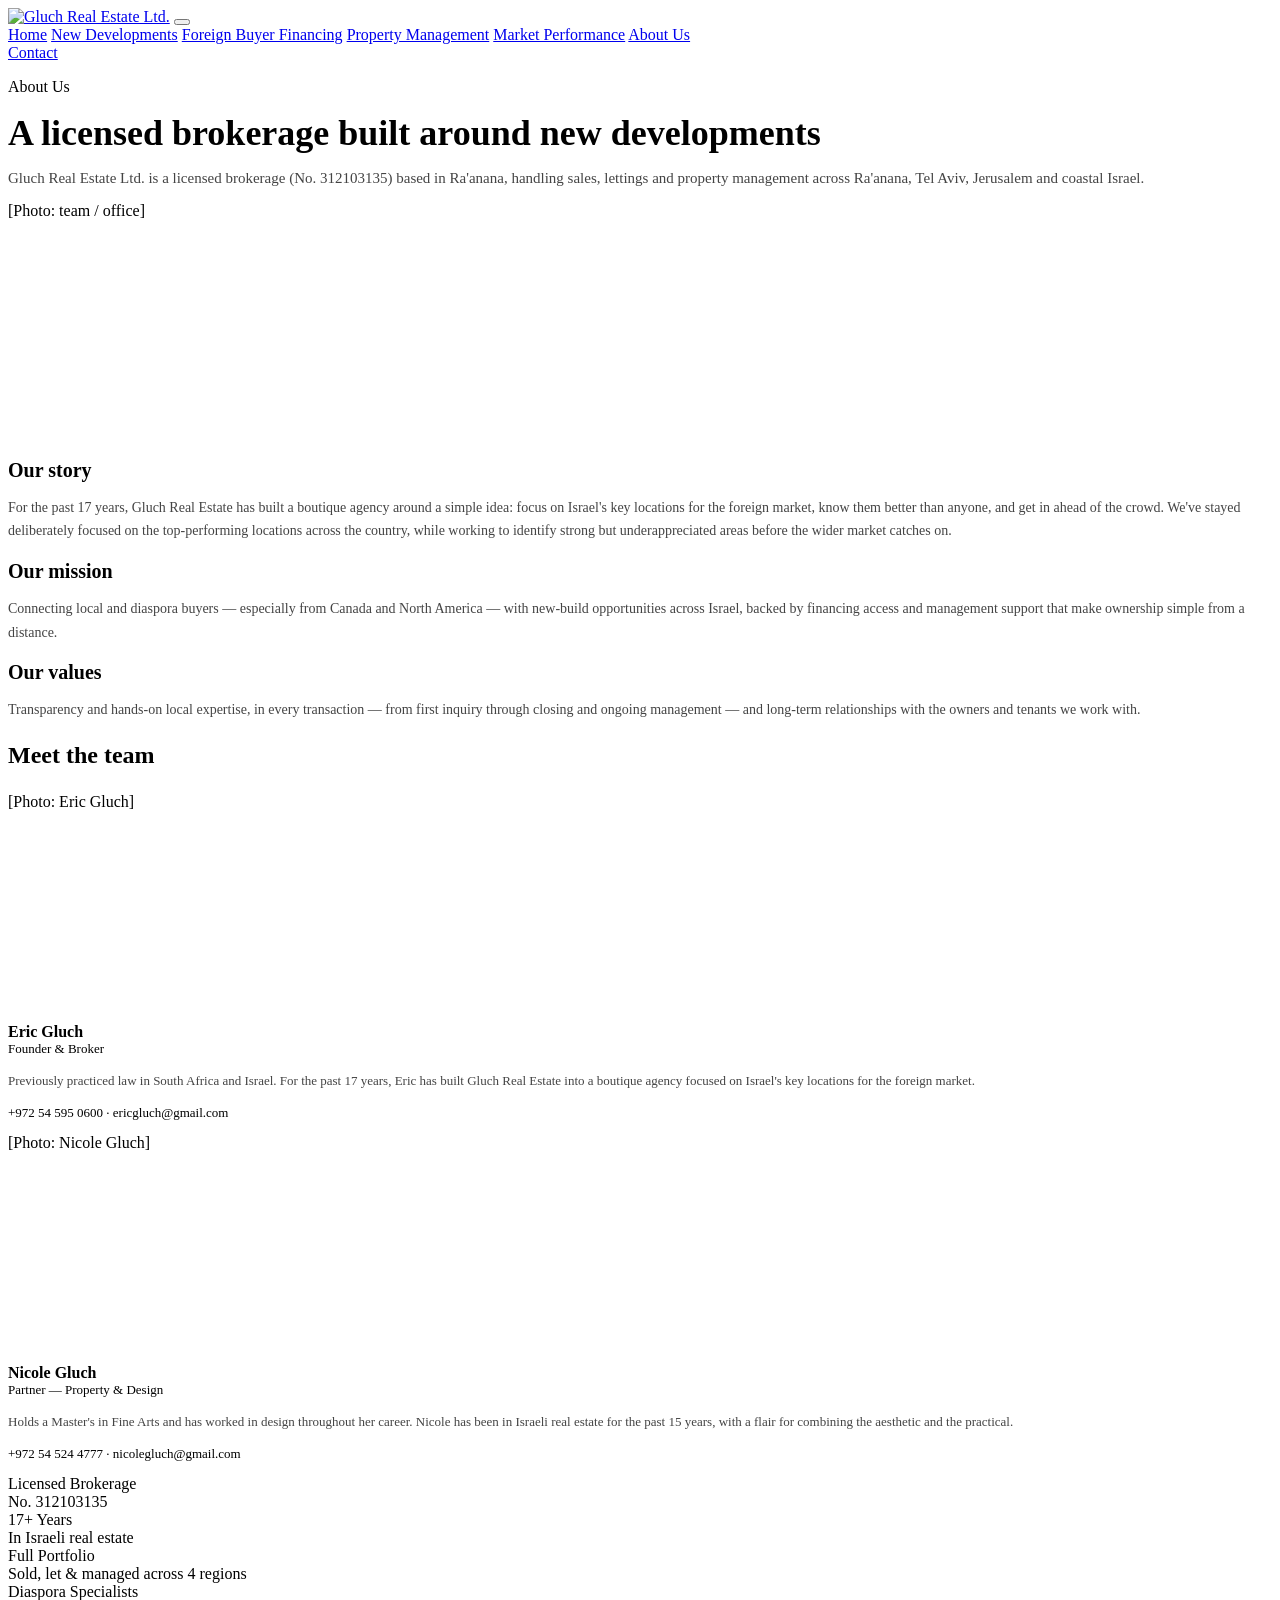
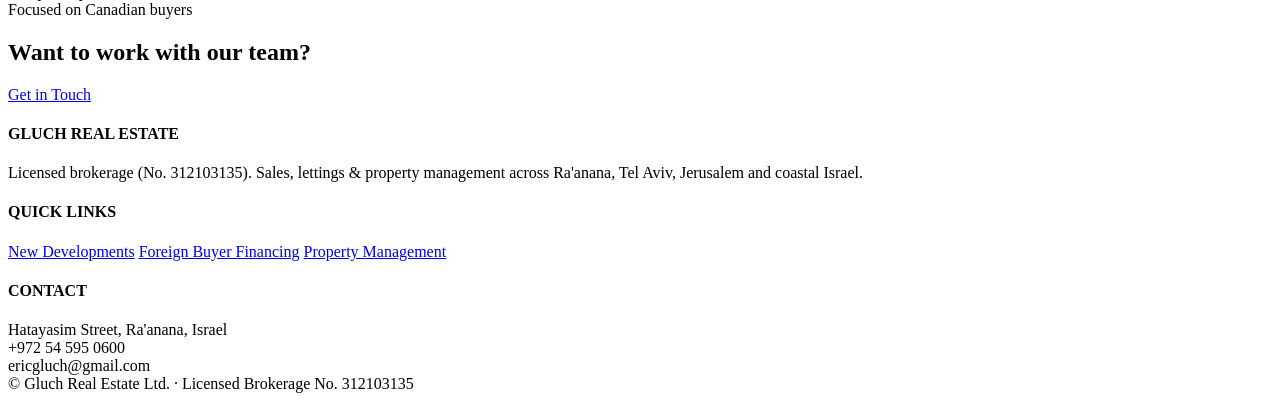
==== about.html @ 29e082f7 "Add files via upload" ====
<!doctype html>
<html lang="en">
<head>
<meta charset="utf-8">
<meta name="viewport" content="width=device-width, initial-scale=1">
<title>About Us — Gluch Real Estate</title>
<link rel="stylesheet" href="css/styles.css">
</head>
<body>

<header class="site-header">
  <div class="container">
    <a href="index.html" class="logo"><img src="images/gluch-logo-header.png" alt="Gluch Real Estate Ltd." class="logo-img"></a>
    <button class="nav-toggle" id="navToggle" aria-label="Toggle menu" aria-expanded="false" aria-controls="mainNav">
      <span></span><span></span><span></span>
    </button>
    <nav class="main-nav" id="mainNav">
      <a href="index.html">Home</a>
      <a href="developments.html">New Developments</a>
      <a href="financing.html">Foreign Buyer Financing</a>
      <a href="management.html">Property Management</a>
      <a href="market-performance.html">Market Performance</a>
      <a href="about.html" class="active">About Us</a>
    </nav>
    <a href="contact.html" class="btn btn-primary btn-small btn-contact-header">Contact</a>
  </div>
</header>

<main>

  <!-- HERO -->
  <section class="section">
    <div class="container two-col">
      <div>
        <p class="eyebrow">About Us</p>
        <h1 style="font-size:36px;margin:16px 0;">A licensed brokerage built around new developments</h1>
        <p style="font-size:15px;color:#444;">Gluch Real Estate Ltd. is a licensed brokerage (No. 312103135) based in Ra'anana, handling sales, lettings and property management across Ra'anana, Tel Aviv, Jerusalem and coastal Israel.</p>
      </div>
      <div class="placeholder" style="min-height:240px;">[Photo: team / office]</div>
    </div>
  </section>

  <!-- STORY / MISSION / VALUES -->
  <section class="section section-alt">
    <div class="container grid grid-3">
      <div>
        <h2 style="font-size:20px;margin-bottom:12px;">Our story</h2>
        <p style="font-size:14px;color:#444;line-height:1.7;">For the past 17 years, Gluch Real Estate has built a boutique agency around a simple idea: focus on Israel's key locations for the foreign market, know them better than anyone, and get in ahead of the crowd. We've stayed deliberately focused on the top-performing locations across the country, while working to identify strong but underappreciated areas before the wider market catches on.</p>
      </div>
      <div>
        <h2 style="font-size:20px;margin-bottom:12px;">Our mission</h2>
        <p style="font-size:14px;color:#444;line-height:1.7;">Connecting local and diaspora buyers &mdash; especially from Canada and North America &mdash; with new-build opportunities across Israel, backed by financing access and management support that make ownership simple from a distance.</p>
      </div>
      <div>
        <h2 style="font-size:20px;margin-bottom:12px;">Our values</h2>
        <p style="font-size:14px;color:#444;line-height:1.7;">Transparency and hands-on local expertise, in every transaction &mdash; from first inquiry through closing and ongoing management &mdash; and long-term relationships with the owners and tenants we work with.</p>
      </div>
    </div>
  </section>

  <!-- TEAM GRID -->
  <section class="section">
    <div class="container">
      <h2 class="section-heading" style="margin-bottom:24px;">Meet the team</h2>
      <div class="grid grid-2">
        <div>
          <div class="placeholder" style="min-height:220px;margin-bottom:10px;">[Photo: Eric Gluch]</div>
          <div style="font-weight:700;font-size:16px;">Eric Gluch</div>
          <div style="font-size:13px;color:var(--color-text-secondary);margin-bottom:8px;">Founder &amp; Broker</div>
          <p style="font-size:13px;color:#444;line-height:1.7;">Previously practiced law in South Africa and Israel. For the past 17 years, Eric has built Gluch Real Estate into a boutique agency focused on Israel's key locations for the foreign market.</p>
          <p style="font-size:13px;color:var(--color-text-secondary);margin-top:8px;">+972 54 595 0600 &middot; <a href="mailto:ericgluch@gmail.com" style="text-decoration:none;color:inherit;">ericgluch@gmail.com</a></p>
        </div>
        <div>
          <div class="placeholder" style="min-height:220px;margin-bottom:10px;">[Photo: Nicole Gluch]</div>
          <div style="font-weight:700;font-size:16px;">Nicole Gluch</div>
          <div style="font-size:13px;color:var(--color-text-secondary);margin-bottom:8px;">Partner &mdash; Property &amp; Design</div>
          <p style="font-size:13px;color:#444;line-height:1.7;">Holds a Master's in Fine Arts and has worked in design throughout her career. Nicole has been in Israeli real estate for the past 15 years, with a flair for combining the aesthetic and the practical.</p>
          <p style="font-size:13px;color:var(--color-text-secondary);margin-top:8px;">+972 54 524 4777 &middot; <a href="mailto:nicolegluch@gmail.com" style="text-decoration:none;color:inherit;">nicolegluch@gmail.com</a></p>
        </div>
      </div>
    </div>
  </section>

  <!-- CREDENTIALS STRIP -->
  <div class="section-alt stat-strip container" style="border-left:1px solid var(--color-border);border-right:1px solid var(--color-border);">
    <div>
      <div class="stat-value" style="font-size:16px;">Licensed Brokerage</div>
      <div class="stat-label">No. 312103135</div>
    </div>
    <div>
      <div class="stat-value" style="font-size:16px;">17+ Years</div>
      <div class="stat-label">In Israeli real estate</div>
    </div>
    <div>
      <div class="stat-value" style="font-size:16px;">Full Portfolio</div>
      <div class="stat-label">Sold, let &amp; managed across 4 regions</div>
    </div>
    <div>
      <div class="stat-value" style="font-size:16px;">Diaspora Specialists</div>
      <div class="stat-label">Focused on Canadian buyers</div>
    </div>
  </div>

  <!-- CTA -->
  <section class="cta-band container">
    <h2 style="font-size:24px;">Want to work with our team?</h2>
    <a href="contact.html" class="btn btn-primary">Get in Touch</a>
  </section>

</main>

<footer class="site-footer">
  <div class="container">
    <div class="footer-columns">
      <div class="footer-col">
        <h4>GLUCH REAL ESTATE</h4>
        Licensed brokerage (No. 312103135). Sales, lettings &amp; property management across Ra'anana, Tel Aviv, Jerusalem and coastal Israel.
      </div>
      <div class="footer-col">
        <h4>QUICK LINKS</h4>
        <a href="developments.html">New Developments</a>
        <a href="financing.html">Foreign Buyer Financing</a>
        <a href="management.html">Property Management</a>
      </div>
      <div class="footer-col">
        <h4>CONTACT</h4>
        <span>Hatayasim Street, Ra&#39;anana, Israel</span><br><span>+972 54 595 0600</span><br><span><a href="mailto:ericgluch@gmail.com" style="color:inherit;text-decoration:none;">ericgluch@gmail.com</a></span>
      </div>
    </div>
    <div class="footer-bottom">&copy; Gluch Real Estate Ltd. &middot; Licensed Brokerage No. 312103135</div>
  </div>
</footer>


<script>
(function () {
  var toggle = document.getElementById('navToggle');
  var nav = document.getElementById('mainNav');
  if (!toggle || !nav) return;
  toggle.addEventListener('click', function () {
    var isOpen = nav.classList.toggle('is-open');
    toggle.setAttribute('aria-expanded', isOpen ? 'true' : 'false');
  });
  nav.querySelectorAll('a').forEach(function (link) {
    link.addEventListener('click', function () {
      nav.classList.remove('is-open');
      toggle.setAttribute('aria-expanded', 'false');
    });
  });
})();
</script>
</body>
</html>
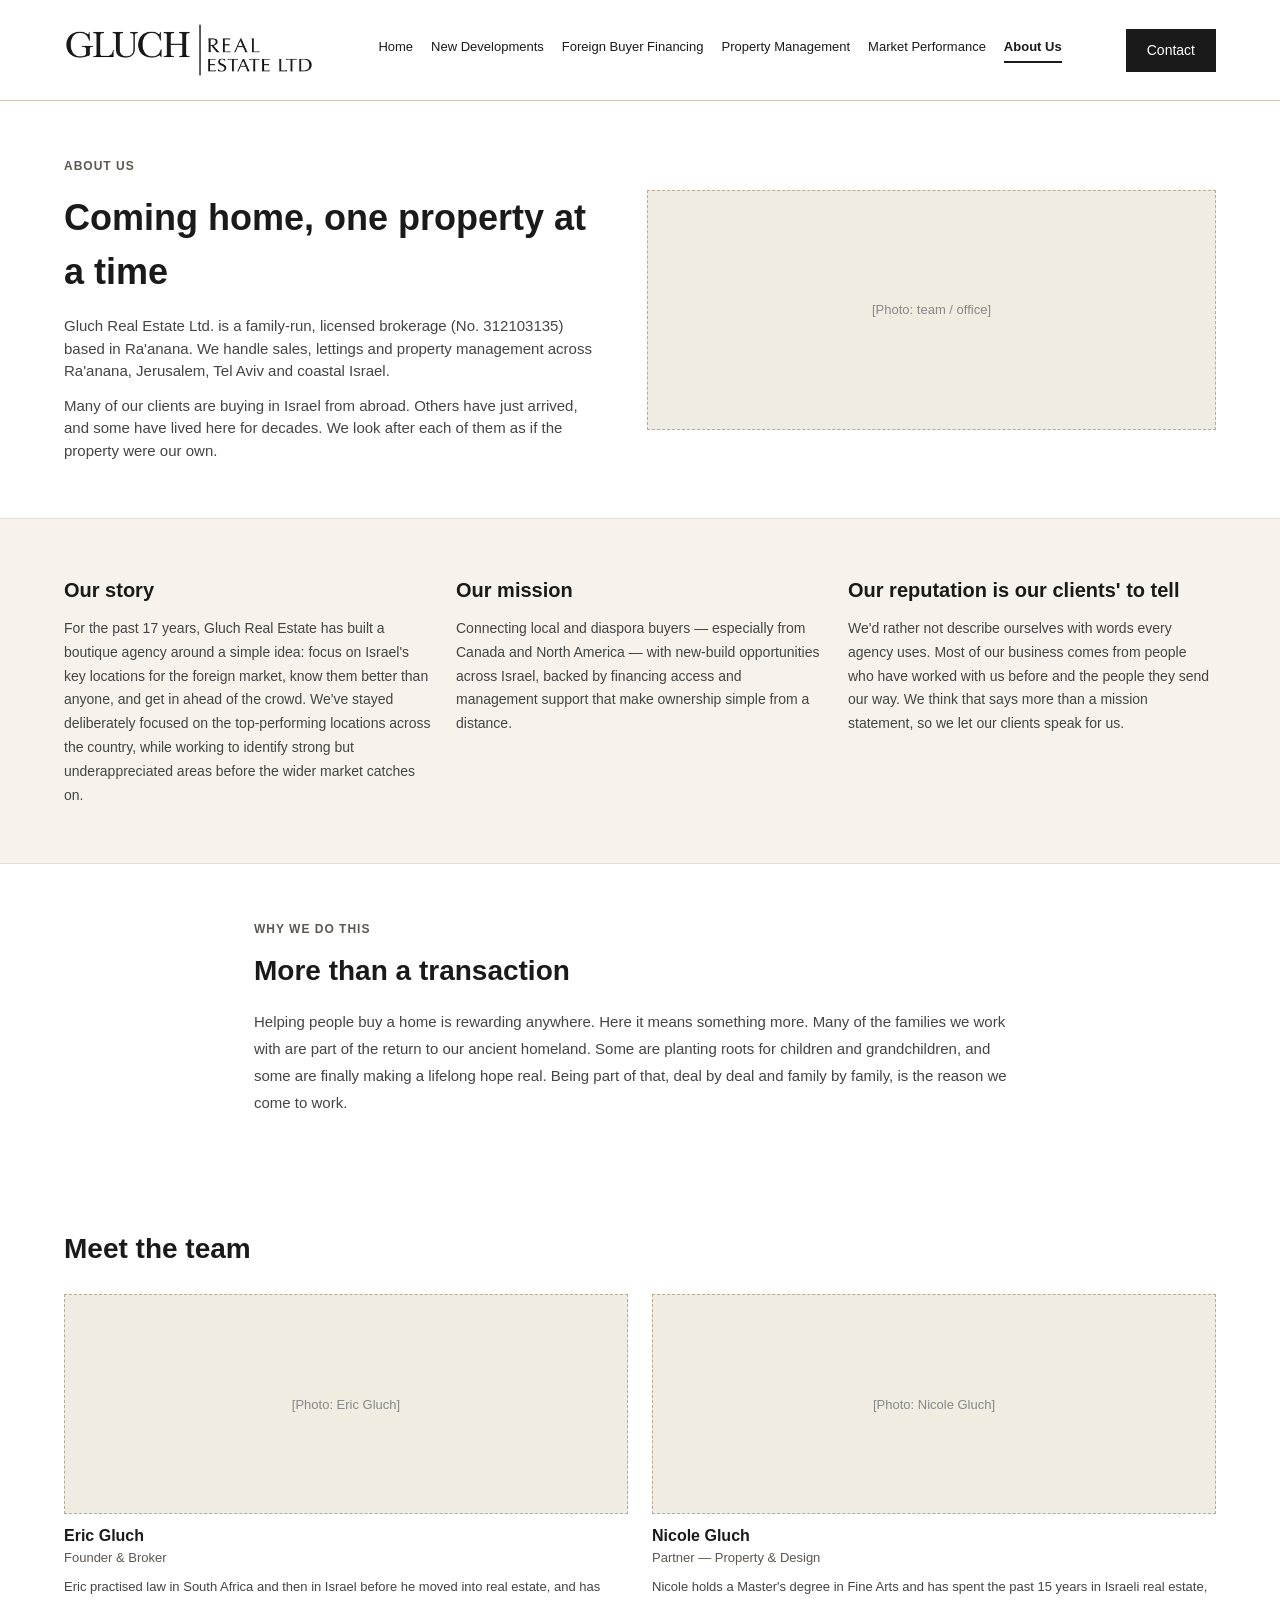
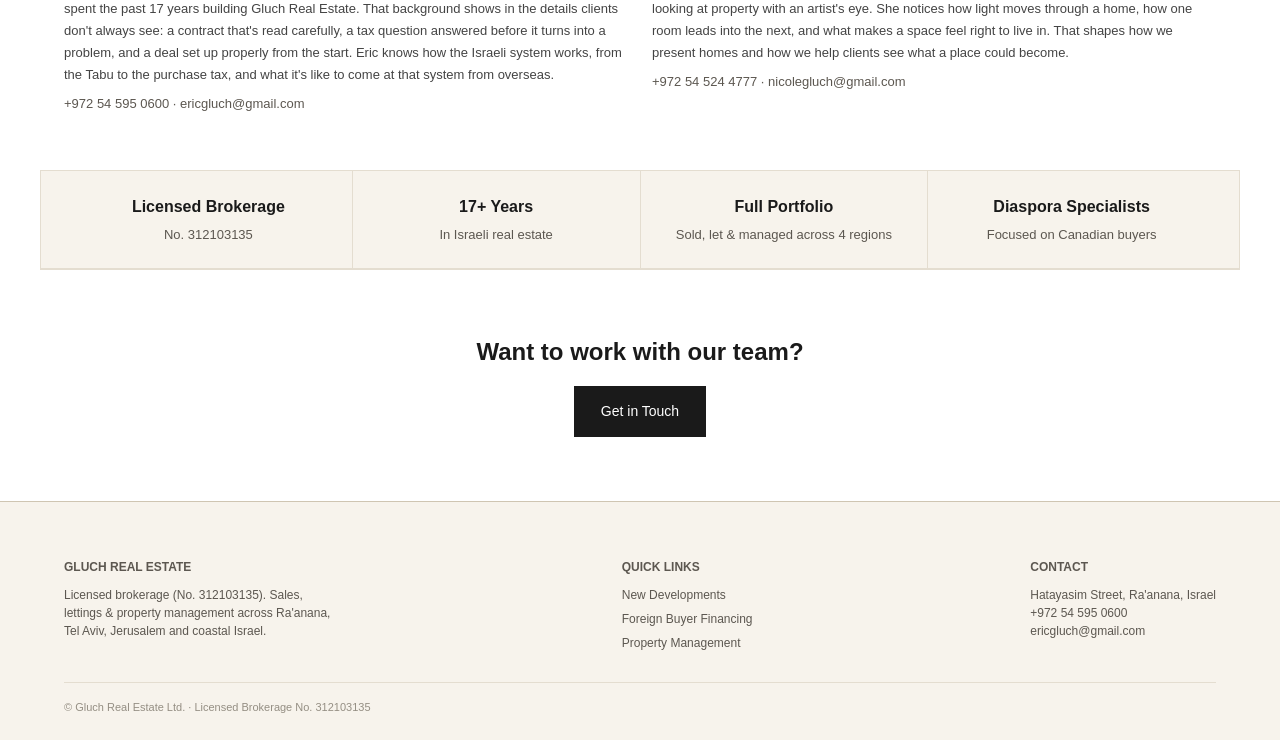
==== commit b094fe5f: "Rewrite About Us page copy Co-Authored-By: Claude Opus 5.5 <noreply@anthropic.com> Claude-Session: h" ====
--- a/about.html
+++ b/about.html
@@ -33,8 +33,9 @@
     <div class="container two-col">
       <div>
         <p class="eyebrow">About Us</p>
-        <h1 style="font-size:36px;margin:16px 0;">A licensed brokerage built around new developments</h1>
-        <p style="font-size:15px;color:#444;">Gluch Real Estate Ltd. is a licensed brokerage (No. 312103135) based in Ra'anana, handling sales, lettings and property management across Ra'anana, Tel Aviv, Jerusalem and coastal Israel.</p>
+        <h1 style="font-size:36px;margin:16px 0;">Coming home, one property at a time</h1>
+        <p style="font-size:15px;color:#444;">Gluch Real Estate Ltd. is a family-run, licensed brokerage (No. 312103135) based in Ra'anana. We handle sales, lettings and property management across Ra'anana, Jerusalem, Tel Aviv and coastal Israel.</p>
+        <p style="font-size:15px;color:#444;margin-top:12px;">Many of our clients are buying in Israel from abroad. Others have just arrived, and some have lived here for decades. We look after each of them as if the property were our own.</p>
       </div>
       <div class="placeholder" style="min-height:240px;">[Photo: team / office]</div>
     </div>
@@ -52,9 +53,18 @@
         <p style="font-size:14px;color:#444;line-height:1.7;">Connecting local and diaspora buyers &mdash; especially from Canada and North America &mdash; with new-build opportunities across Israel, backed by financing access and management support that make ownership simple from a distance.</p>
       </div>
       <div>
-        <h2 style="font-size:20px;margin-bottom:12px;">Our values</h2>
-        <p style="font-size:14px;color:#444;line-height:1.7;">Transparency and hands-on local expertise, in every transaction &mdash; from first inquiry through closing and ongoing management &mdash; and long-term relationships with the owners and tenants we work with.</p>
+        <h2 style="font-size:20px;margin-bottom:12px;">Our reputation is our clients' to tell</h2>
+        <p style="font-size:14px;color:#444;line-height:1.7;">We'd rather not describe ourselves with words every agency uses. Most of our business comes from people who have worked with us before and the people they send our way. We think that says more than a mission statement, so we let our clients speak for us.</p>
       </div>
+    </div>
+  </section>
+
+  <!-- WHY WE DO THIS -->
+  <section class="section">
+    <div class="container" style="max-width:820px;">
+      <p class="eyebrow">Why we do this</p>
+      <h2 class="section-heading" style="margin:12px 0 16px;">More than a transaction</h2>
+      <p style="font-size:15px;color:#444;line-height:1.8;">Helping people buy a home is rewarding anywhere. Here it means something more. Many of the families we work with are part of the return to our ancient homeland. Some are planting roots for children and grandchildren, and some are finally making a lifelong hope real. Being part of that, deal by deal and family by family, is the reason we come to work.</p>
     </div>
   </section>
 
@@ -67,14 +77,14 @@
           <div class="placeholder" style="min-height:220px;margin-bottom:10px;">[Photo: Eric Gluch]</div>
           <div style="font-weight:700;font-size:16px;">Eric Gluch</div>
           <div style="font-size:13px;color:var(--color-text-secondary);margin-bottom:8px;">Founder &amp; Broker</div>
-          <p style="font-size:13px;color:#444;line-height:1.7;">Previously practiced law in South Africa and Israel. For the past 17 years, Eric has built Gluch Real Estate into a boutique agency focused on Israel's key locations for the foreign market.</p>
+          <p style="font-size:13px;color:#444;line-height:1.7;">Eric practised law in South Africa and then in Israel before he moved into real estate, and has spent the past 17 years building Gluch Real Estate. That background shows in the details clients don't always see: a contract that's read carefully, a tax question answered before it turns into a problem, and a deal set up properly from the start. Eric knows how the Israeli system works, from the Tabu to the purchase tax, and what it's like to come at that system from overseas.</p>
           <p style="font-size:13px;color:var(--color-text-secondary);margin-top:8px;">+972 54 595 0600 &middot; <a href="mailto:ericgluch@gmail.com" style="text-decoration:none;color:inherit;">ericgluch@gmail.com</a></p>
         </div>
         <div>
           <div class="placeholder" style="min-height:220px;margin-bottom:10px;">[Photo: Nicole Gluch]</div>
           <div style="font-weight:700;font-size:16px;">Nicole Gluch</div>
           <div style="font-size:13px;color:var(--color-text-secondary);margin-bottom:8px;">Partner &mdash; Property &amp; Design</div>
-          <p style="font-size:13px;color:#444;line-height:1.7;">Holds a Master's in Fine Arts and has worked in design throughout her career. Nicole has been in Israeli real estate for the past 15 years, with a flair for combining the aesthetic and the practical.</p>
+          <p style="font-size:13px;color:#444;line-height:1.7;">Nicole holds a Master's degree in Fine Arts and has spent the past 15 years in Israeli real estate, looking at property with an artist's eye. She notices how light moves through a home, how one room leads into the next, and what makes a space feel right to live in. That shapes how we present homes and how we help clients see what a place could become.</p>
           <p style="font-size:13px;color:var(--color-text-secondary);margin-top:8px;">+972 54 524 4777 &middot; <a href="mailto:nicolegluch@gmail.com" style="text-decoration:none;color:inherit;">nicolegluch@gmail.com</a></p>
         </div>
       </div>
--- a/css/styles.css
+++ b/css/styles.css
@@ -0,0 +1,711 @@
+/* ==========================================================================
+   Gluch Real Estate — shared stylesheet
+   Brand pass: black wordmark on white/cream, matching the Gluch Real
+   Estate Ltd. logo. Helvetica throughout, in keeping with Gluch's
+   existing branded materials.
+   ========================================================================== */
+
+@import url("https://fonts.googleapis.com/css2?family=Inter:wght@400;500;600;700&display=swap");
+
+:root {
+  --color-text: #1a1a1a;
+  --color-text-secondary: #5c5750;
+  --color-text-muted: #948e83;
+  --color-bg: #ffffff;
+  --color-bg-alt: #f7f3ec;
+  --color-border: #e4ddd0;
+  --color-border-strong: #cfc5b2;
+  --color-placeholder-bg: #f0ece2;
+  --color-placeholder-border: #b8ac96;
+  --color-accent: #1a1a1a;
+  --color-cream: #f7f3ec;
+
+  --font-family: "Helvetica Neue", Helvetica, Arial, "Inter", -apple-system, "Segoe UI", system-ui, sans-serif;
+  --font-family-serif: "Helvetica Neue", Helvetica, Arial, "Inter", -apple-system, "Segoe UI", system-ui, sans-serif;
+
+  --max-width: 1200px;
+}
+
+h1, h2, .section-heading, .logo-word {
+  font-family: var(--font-family-serif);
+}
+
+* {
+  box-sizing: border-box;
+}
+
+body {
+  margin: 0;
+  font-family: var(--font-family);
+  color: var(--color-text);
+  background: var(--color-bg);
+  line-height: 1.5;
+}
+
+a {
+  color: inherit;
+}
+
+img {
+  max-width: 100%;
+  display: block;
+}
+
+h1, h2, h3 {
+  margin: 0;
+  font-weight: 700;
+}
+
+p {
+  margin: 0;
+}
+
+ul {
+  margin: 0;
+  padding: 0;
+}
+
+.container {
+  max-width: var(--max-width);
+  margin: 0 auto;
+  padding: 0 24px;
+}
+
+/* ---------- Header / Nav ---------- */
+
+.site-header {
+  border-bottom: 1px solid var(--color-border-strong);
+  position: sticky;
+  top: 0;
+  background: var(--color-bg);
+  z-index: 10;
+}
+
+.site-header .container {
+  height: 100px;
+  display: flex;
+  align-items: center;
+  justify-content: space-between;
+  gap: 24px;
+  position: relative;
+}
+
+.logo {
+  display: flex;
+  align-items: center;
+  text-decoration: none;
+  white-space: nowrap;
+  color: inherit;
+}
+
+.logo-img {
+  height: 68px;
+  width: auto;
+  display: block;
+}
+
+.main-nav {
+  display: flex;
+  gap: 24px;
+  flex-wrap: wrap;
+}
+
+.main-nav a {
+  font-size: 14px;
+  text-decoration: none;
+  padding-bottom: 4px;
+  white-space: nowrap;
+}
+
+.main-nav a.active {
+  font-weight: 700;
+  border-bottom: 2px solid var(--color-accent);
+}
+
+.btn-contact-header {
+  flex-shrink: 0;
+}
+
+/* ---------- Mobile nav toggle ---------- */
+
+.nav-toggle {
+  display: none;
+  flex-direction: column;
+  justify-content: center;
+  gap: 5px;
+  width: 40px;
+  height: 40px;
+  background: none;
+  border: none;
+  cursor: pointer;
+  padding: 0;
+  flex-shrink: 0;
+}
+
+.nav-toggle span {
+  display: block;
+  width: 24px;
+  height: 2px;
+  background: var(--color-accent);
+  transition: transform 0.2s ease, opacity 0.2s ease;
+}
+
+.nav-toggle[aria-expanded="true"] span:nth-child(1) {
+  transform: translateY(7px) rotate(45deg);
+}
+
+.nav-toggle[aria-expanded="true"] span:nth-child(2) {
+  opacity: 0;
+}
+
+.nav-toggle[aria-expanded="true"] span:nth-child(3) {
+  transform: translateY(-7px) rotate(-45deg);
+}
+
+/* ---------- Buttons ---------- */
+
+.btn {
+  display: inline-block;
+  text-decoration: none;
+  font-size: 14px;
+  font-weight: 500;
+  padding: 14px 26px;
+  cursor: pointer;
+  border: 1px solid var(--color-accent);
+  white-space: nowrap;
+}
+
+.btn-primary {
+  background: var(--color-accent);
+  color: #ffffff;
+}
+
+.btn-outline {
+  background: transparent;
+  color: var(--color-accent);
+}
+
+.btn-small {
+  padding: 10px 20px;
+}
+
+.btn-group {
+  display: flex;
+  gap: 14px;
+  flex-wrap: wrap;
+}
+
+/* ---------- Layout helpers ---------- */
+
+.section {
+  padding: 56px 0;
+}
+
+.section-alt {
+  background: var(--color-bg-alt);
+  border-top: 1px solid var(--color-border);
+  border-bottom: 1px solid var(--color-border);
+}
+
+.section-tight {
+  padding: 40px 0;
+}
+
+.eyebrow {
+  font-size: 12px;
+  letter-spacing: 1px;
+  color: var(--color-text-secondary);
+  font-weight: 700;
+  text-transform: uppercase;
+}
+
+.section-heading {
+  font-size: 28px;
+  margin-bottom: 8px;
+}
+
+.section-subheading {
+  font-size: 14px;
+  color: var(--color-text-secondary);
+}
+
+.two-col {
+  display: flex;
+  gap: 48px;
+  align-items: center;
+  flex-wrap: wrap;
+}
+
+.two-col > * {
+  flex: 1;
+  min-width: 280px;
+}
+
+.grid {
+  display: grid;
+  gap: 24px;
+}
+
+.grid-2 { grid-template-columns: repeat(2, minmax(0, 1fr)); }
+.grid-3 { grid-template-columns: repeat(3, minmax(0, 1fr)); }
+.grid-4 { grid-template-columns: repeat(4, minmax(0, 1fr)); }
+
+@media (max-width: 1300px) {
+  .main-nav { gap: 18px; flex-wrap: nowrap; }
+  .main-nav a { font-size: 13px; }
+  .logo-img { height: 56px; }
+}
+
+@media (max-width: 900px) {
+  .grid-3, .grid-4 { grid-template-columns: repeat(2, minmax(0, 1fr)); }
+}
+
+@media (max-width: 1140px) {
+  .nav-toggle {
+    display: flex;
+  }
+
+  .main-nav {
+    display: none;
+    position: absolute;
+    top: 100%;
+    left: 0;
+    right: 0;
+    flex-direction: column;
+    gap: 0;
+    background: var(--color-bg);
+    border-bottom: 1px solid var(--color-border-strong);
+    box-shadow: 0 8px 16px rgba(26, 26, 26, 0.06);
+    padding: 4px 24px 12px;
+  }
+
+  .main-nav.is-open {
+    display: flex;
+  }
+
+  .main-nav a {
+    padding: 14px 0;
+    border-bottom: 1px solid var(--color-border);
+    width: 100%;
+  }
+
+  .main-nav a.active {
+    border-bottom: 1px solid var(--color-border);
+    color: var(--color-accent);
+  }
+}
+
+@media (max-width: 600px) {
+  .grid-2, .grid-3, .grid-4 { grid-template-columns: 1fr; }
+  .two-col { flex-direction: column; }
+}
+
+/* ---------- Placeholder boxes (photos / charts / maps to be added) ---------- */
+
+.placeholder {
+  background: var(--color-placeholder-bg);
+  border: 1px dashed var(--color-placeholder-border);
+  color: #888888;
+  font-size: 13px;
+  text-align: center;
+  display: flex;
+  align-items: center;
+  justify-content: center;
+  min-height: 160px;
+  padding: 16px;
+}
+
+/* ---------- Cards ---------- */
+
+.card {
+  border: 1px solid var(--color-border);
+  display: flex;
+  flex-direction: column;
+}
+
+.card .placeholder {
+  min-height: 170px;
+  border: none;
+  border-bottom: 1px solid var(--color-border);
+}
+
+.card-body {
+  padding: 16px;
+  display: flex;
+  flex-direction: column;
+  gap: 6px;
+}
+
+.badge {
+  font-size: 11px;
+  font-weight: 700;
+  color: #ffffff;
+  background: var(--color-accent);
+  padding: 3px 8px;
+  width: fit-content;
+  text-transform: uppercase;
+}
+
+.card-title {
+  font-size: 16px;
+  font-weight: 700;
+}
+
+.card-meta {
+  font-size: 13px;
+  color: var(--color-text-secondary);
+}
+
+/* ---------- Stat strip ---------- */
+
+.stat-strip {
+  display: flex;
+  flex-wrap: wrap;
+}
+
+.stat-strip > div {
+  flex: 1;
+  min-width: 200px;
+  text-align: center;
+  padding: 24px 20px;
+  border-right: 1px solid var(--color-border);
+}
+
+.stat-strip > div:last-child {
+  border-right: none;
+}
+
+.stat-value {
+  font-size: 28px;
+  font-weight: 700;
+}
+
+.stat-label {
+  font-size: 13px;
+  color: var(--color-text-secondary);
+  margin-top: 6px;
+}
+
+/* ---------- Financing callout box ---------- */
+
+.financing-box {
+  border: 2px solid var(--color-accent);
+  background: var(--color-bg-alt);
+  padding: 40px;
+  display: flex;
+  gap: 40px;
+  align-items: center;
+  flex-wrap: wrap;
+}
+
+.financing-box > div:first-child {
+  flex: 2;
+  min-width: 280px;
+}
+
+.financing-stat-card {
+  flex: 1;
+  min-width: 260px;
+  background: #ffffff;
+  border: 1px solid var(--color-border-strong);
+  padding: 24px;
+  display: flex;
+  flex-direction: column;
+  align-items: center;
+  gap: 6px;
+  text-align: center;
+}
+
+.financing-stat-card .big {
+  font-size: 24px;
+  font-weight: 700;
+}
+
+.financing-stat-card .divider {
+  border-top: 1px solid var(--color-border-strong);
+  width: 80%;
+  margin-top: 8px;
+  padding-top: 8px;
+  font-size: 15px;
+  font-weight: 700;
+}
+
+/* ---------- Numbered steps ---------- */
+
+.steps {
+  display: grid;
+  grid-template-columns: repeat(4, minmax(0, 1fr));
+  gap: 24px;
+}
+
+.step {
+  display: flex;
+  flex-direction: column;
+  gap: 10px;
+  padding-left: 20px;
+  border-left: 1px solid var(--color-border);
+}
+
+.step:first-child {
+  padding-left: 0;
+  border-left: none;
+}
+
+.step-number {
+  font-size: 26px;
+  font-weight: 700;
+  color: var(--color-border-strong);
+}
+
+@media (max-width: 900px) {
+  .steps { grid-template-columns: repeat(2, minmax(0, 1fr)); }
+  .step { border-left: none; padding-left: 0; }
+}
+
+/* ---------- Comparison table ---------- */
+
+.compare-table {
+  border: 1px solid var(--color-border);
+  width: 100%;
+  border-collapse: collapse;
+  font-size: 13px;
+}
+
+.compare-table th, .compare-table td {
+  text-align: left;
+  padding: 12px 16px;
+  border-bottom: 1px solid #eeeeee;
+}
+
+.compare-table th {
+  background: var(--color-accent);
+  color: #ffffff;
+  font-weight: 700;
+}
+
+.compare-table tr:last-child td {
+  border-bottom: none;
+}
+
+.compare-table td.highlight {
+  font-weight: 700;
+}
+
+/* ---------- Pricing / plan cards ---------- */
+
+.plan-card {
+  background: #ffffff;
+  border: 1px solid var(--color-border);
+  padding: 24px;
+  display: flex;
+  flex-direction: column;
+  gap: 8px;
+}
+
+.plan-card.featured {
+  border: 2px solid var(--color-accent);
+}
+
+.plan-price {
+  font-size: 22px;
+  font-weight: 700;
+}
+
+.plan-price span {
+  font-size: 13px;
+  font-weight: 400;
+  color: var(--color-text-secondary);
+}
+
+.tag {
+  font-size: 11px;
+  font-weight: 700;
+  background: var(--color-accent);
+  color: #fff;
+  padding: 2px 8px;
+  margin-left: 6px;
+}
+
+/* ---------- Filter bar ---------- */
+
+.filter-bar {
+  display: flex;
+  gap: 12px;
+  flex-wrap: wrap;
+}
+
+.filter-pill {
+  border: 1px solid var(--color-border-strong);
+  padding: 10px 18px;
+  font-size: 13px;
+  display: inline-flex;
+  align-items: center;
+  gap: 6px;
+}
+
+.filter-pill.active {
+  border-color: var(--color-accent);
+  background: var(--color-accent);
+  color: #fff;
+}
+
+/* ---------- Icon circle placeholder ---------- */
+
+.icon-circle {
+  width: 48px;
+  height: 48px;
+  border-radius: 50%;
+  background: var(--color-placeholder-bg);
+  border: 1px solid var(--color-border-strong);
+}
+
+/* ---------- Form ---------- */
+
+.form-grid {
+  display: flex;
+  gap: 16px;
+  flex-wrap: wrap;
+}
+
+.form-grid > label {
+  flex: 1;
+  min-width: 220px;
+}
+
+label {
+  display: flex;
+  flex-direction: column;
+  gap: 6px;
+  font-size: 13px;
+  color: #444444;
+}
+
+input, select, textarea {
+  border: 1px solid var(--color-border-strong);
+  background: #ffffff;
+  padding: 12px;
+  font-size: 14px;
+  font-family: inherit;
+}
+
+textarea {
+  resize: vertical;
+}
+
+/* ---------- CTA band ---------- */
+
+.cta-band {
+  text-align: center;
+  padding: 64px 0;
+  border-top: 1px solid var(--color-border);
+  display: flex;
+  flex-direction: column;
+  align-items: center;
+  gap: 16px;
+}
+
+/* ---------- Footer ---------- */
+
+.site-footer {
+  background: var(--color-bg-alt);
+  border-top: 1px solid var(--color-border-strong);
+  padding: 40px 0 24px;
+}
+
+.footer-columns {
+  display: flex;
+  justify-content: space-between;
+  gap: 40px;
+  flex-wrap: wrap;
+}
+
+.footer-col h4 {
+  font-size: 12px;
+  font-weight: 700;
+  margin-bottom: 10px;
+}
+
+.footer-col {
+  font-size: 12px;
+  color: var(--color-text-secondary);
+  max-width: 280px;
+}
+
+.footer-col a {
+  display: block;
+  color: var(--color-text-secondary);
+  text-decoration: none;
+  margin-bottom: 6px;
+}
+
+.footer-bottom {
+  border-top: 1px solid var(--color-border);
+  margin-top: 24px;
+  padding-top: 16px;
+  font-size: 11px;
+  color: var(--color-text-muted);
+}
+
+/* ---------- Utility ---------- */
+
+.text-center { text-align: center; }
+.mt-0 { margin-top: 0; }
+
+/* ---------- Header fit on small screens ---------- */
+.logo { flex-shrink: 0; }
+.logo-img { object-fit: contain; }
+@media (max-width: 1140px) {
+  .nav-toggle { margin-left: auto; }
+}
+@media (max-width: 600px) {
+  .site-header .container { height: 76px; gap: 12px; }
+  .logo-img { height: 36px; }
+  .btn-contact-header { padding: 8px 14px; }
+}
+
+/* ---------- Featured development ---------- */
+.featured-dev {
+  display: grid;
+  grid-template-columns: 1.2fr 1fr;
+  gap: 28px;
+  border: 1px solid var(--color-border);
+  padding: 20px;
+  margin-bottom: 8px;
+}
+.featured-gallery {
+  display: grid;
+  grid-template-columns: repeat(3, 1fr);
+  gap: 8px;
+}
+.featured-gallery img {
+  width: 100%;
+  aspect-ratio: 4 / 3;
+  object-fit: cover;
+  display: block;
+  background: var(--color-bg-alt);
+}
+.featured-gallery .featured-main {
+  grid-column: 1 / -1;
+  aspect-ratio: 16 / 9;
+}
+.featured-info {
+  display: flex;
+  flex-direction: column;
+  gap: 12px;
+}
+.featured-title { font-size: 24px; }
+.featured-price { font-size: 16px; }
+.featured-desc { font-size: 14px; color: #444; line-height: 1.6; }
+.featured-list {
+  font-size: 13px;
+  color: var(--color-text-secondary);
+  padding-left: 18px;
+  line-height: 1.7;
+}
+.badge-status { background: var(--color-text); }
+@media (max-width: 800px) {
+  .featured-dev { grid-template-columns: 1fr; padding: 14px; }
+}
+.card-img { width: 100%; height: 170px; object-fit: cover; display: block; border-bottom: 1px solid var(--color-border); }
+html { scroll-behavior: smooth; }
+.featured-gallery-2 { grid-template-columns: repeat(2, 1fr); }
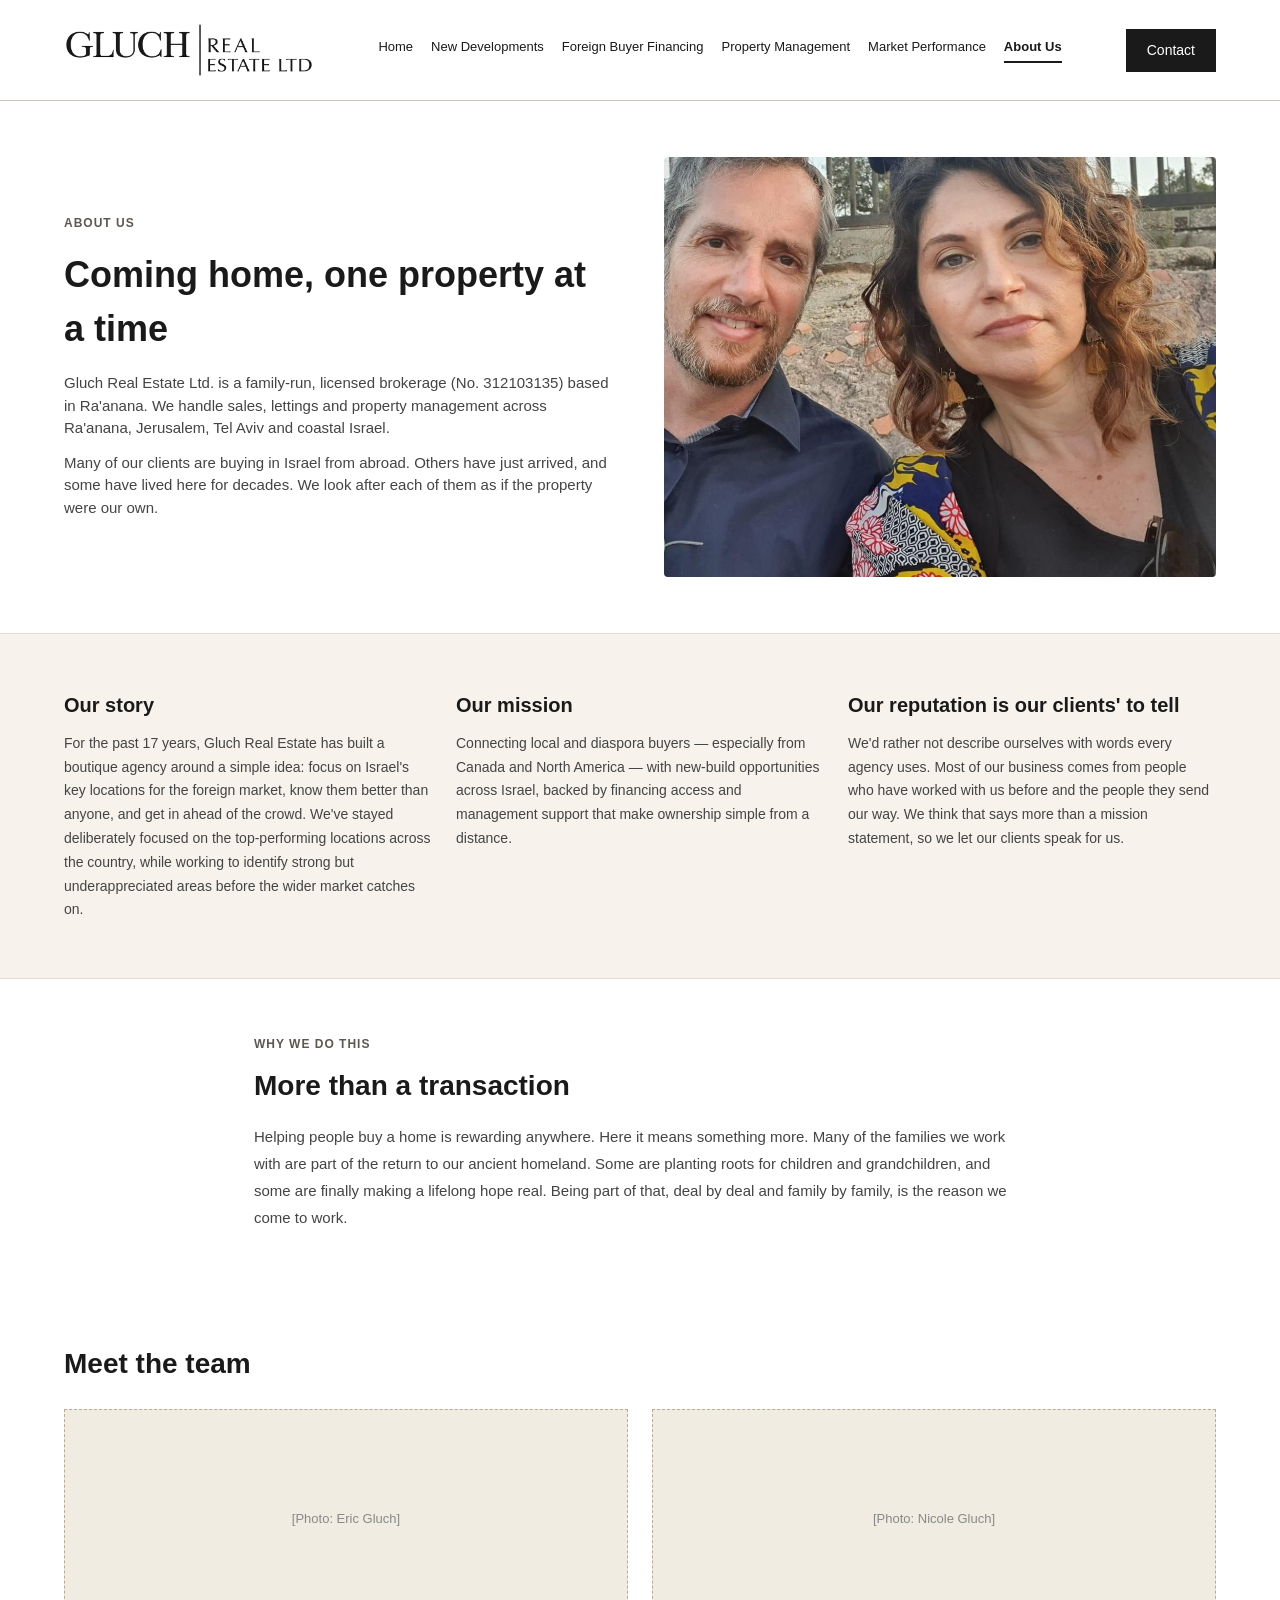
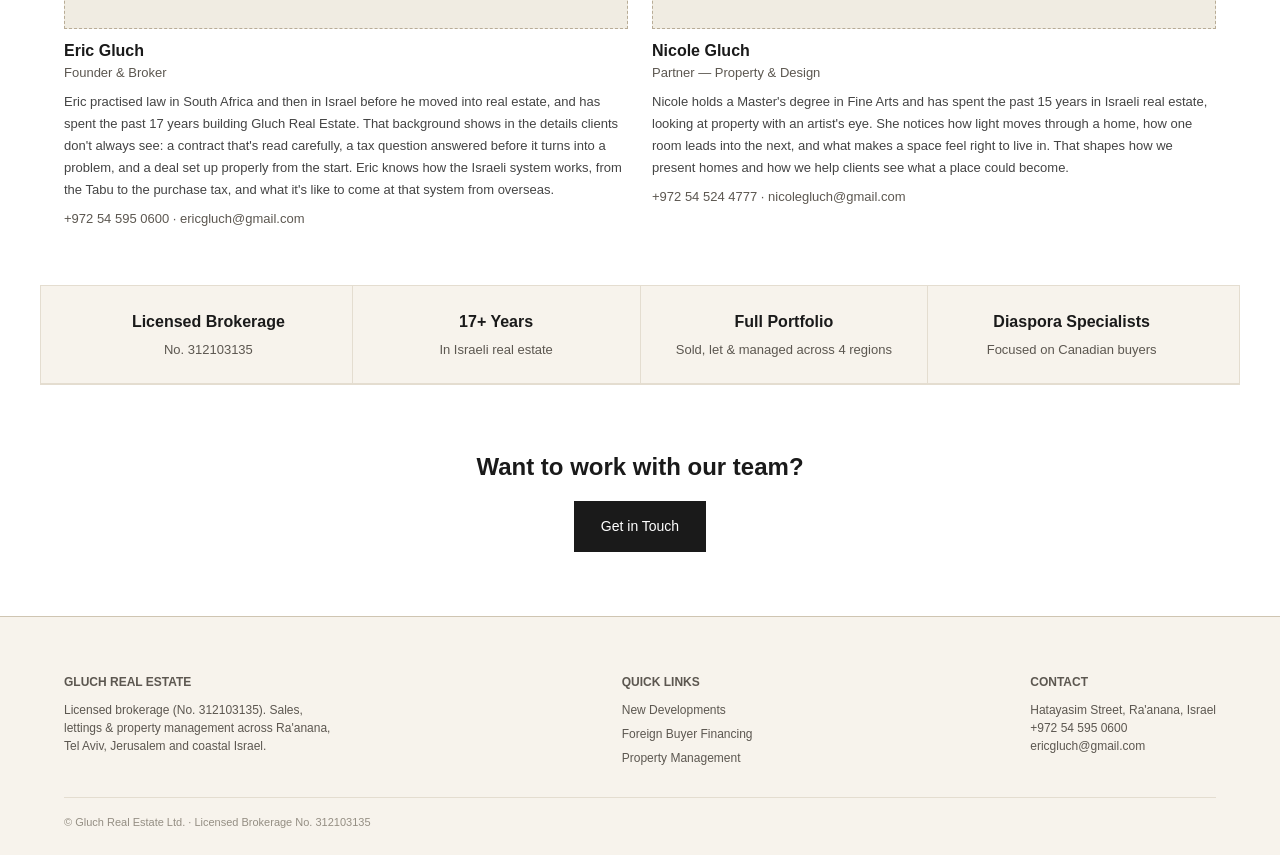
==== commit 5502d3a2: "Add Eric and Nicole photo to About Us Co-Authored-By: Claude Opus 5.5 <noreply@anthropic.com> Claude" ====
--- a/about.html
+++ b/about.html
@@ -37,7 +37,7 @@
         <p style="font-size:15px;color:#444;">Gluch Real Estate Ltd. is a family-run, licensed brokerage (No. 312103135) based in Ra'anana. We handle sales, lettings and property management across Ra'anana, Jerusalem, Tel Aviv and coastal Israel.</p>
         <p style="font-size:15px;color:#444;margin-top:12px;">Many of our clients are buying in Israel from abroad. Others have just arrived, and some have lived here for decades. We look after each of them as if the property were our own.</p>
       </div>
-      <div class="placeholder" style="min-height:240px;">[Photo: team / office]</div>
+      <div><img src="images/eric-nicole-gluch.jpg" alt="Eric and Nicole Gluch" style="width:100%;height:auto;display:block;border-radius:4px;"></div>
     </div>
   </section>
 
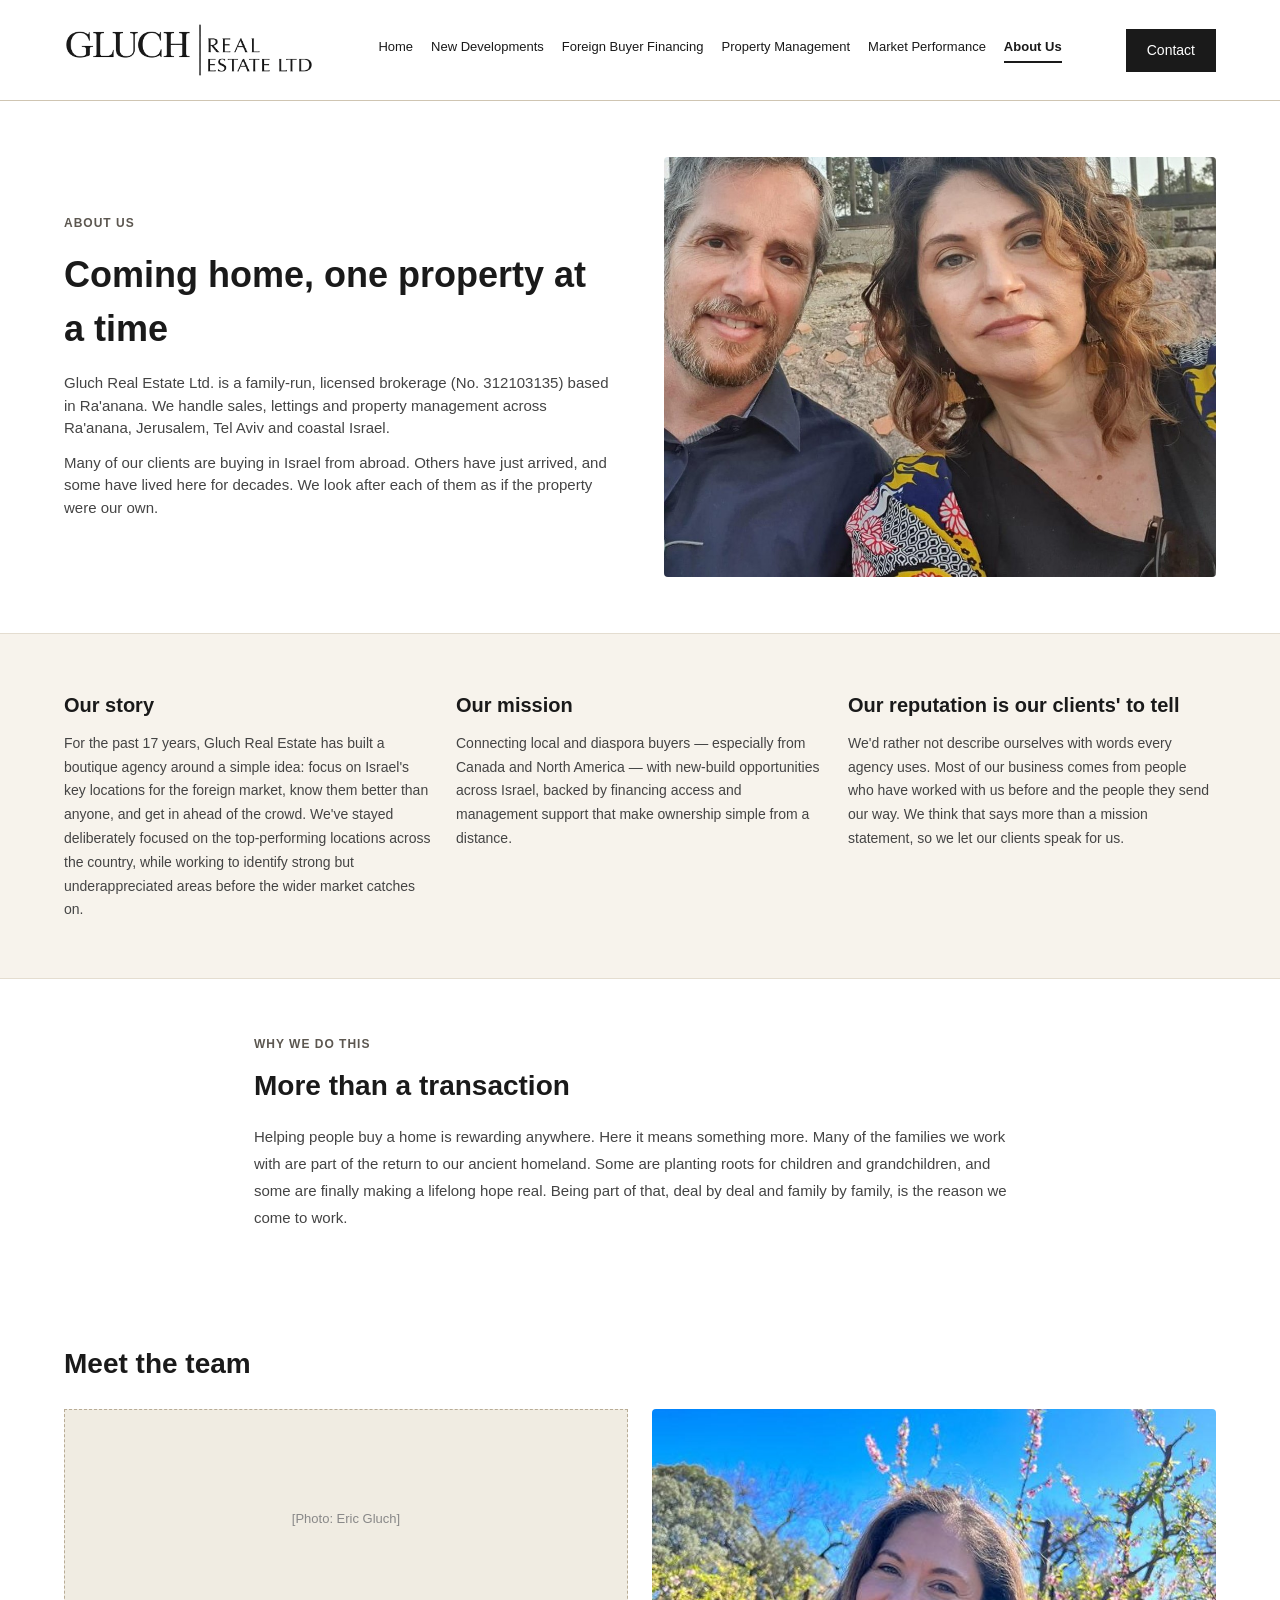
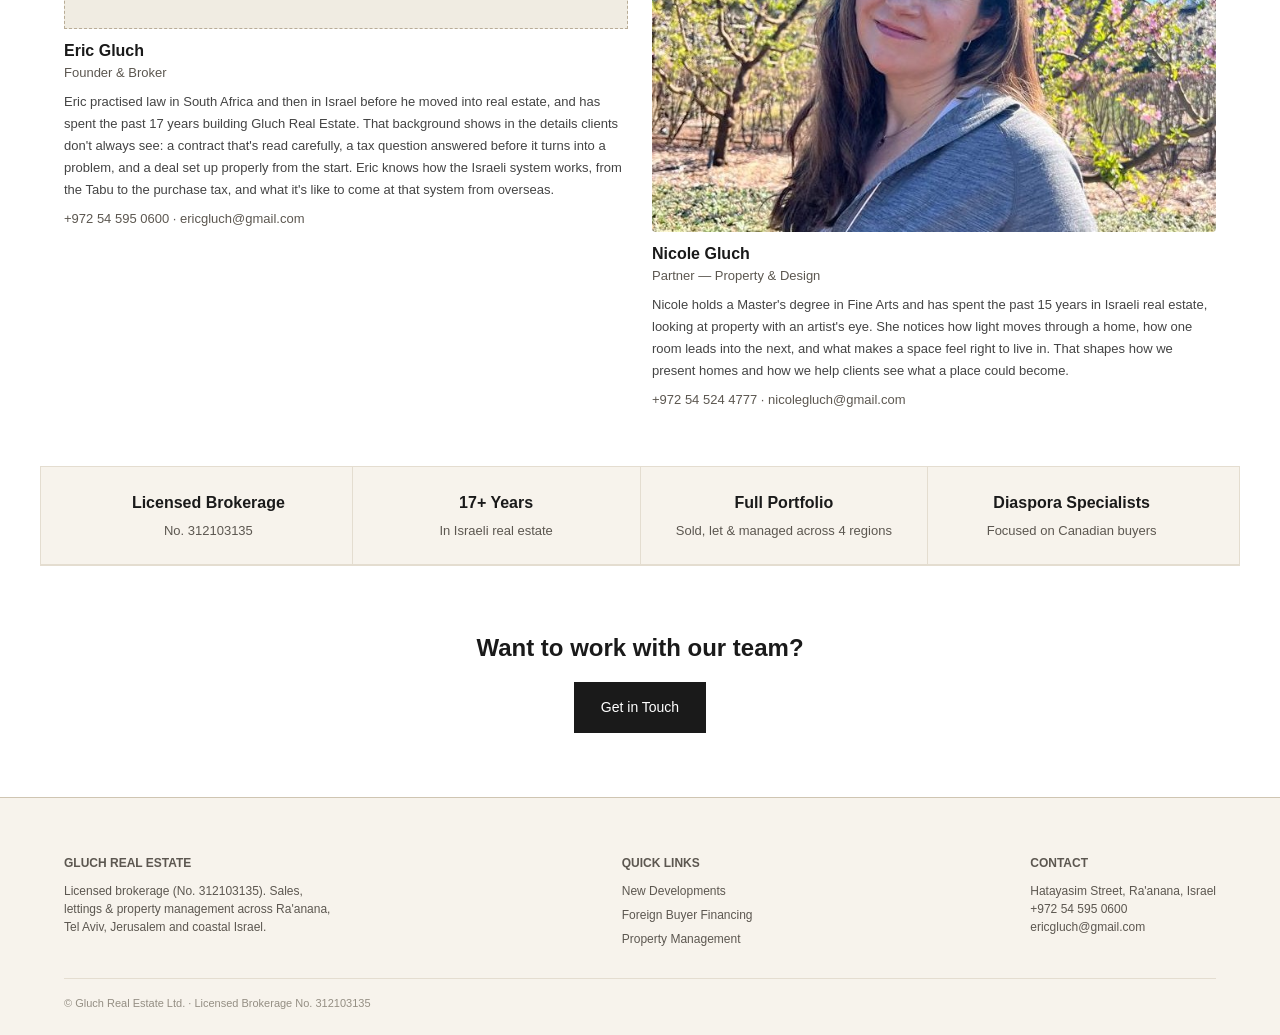
==== commit 96c4cd90: "Add Nicole's photo to About Us team section Co-Authored-By: Claude Opus 5.5 <noreply@anthropic.com> " ====
--- a/about.html
+++ b/about.html
@@ -81,7 +81,7 @@
           <p style="font-size:13px;color:var(--color-text-secondary);margin-top:8px;">+972 54 595 0600 &middot; <a href="mailto:ericgluch@gmail.com" style="text-decoration:none;color:inherit;">ericgluch@gmail.com</a></p>
         </div>
         <div>
-          <div class="placeholder" style="min-height:220px;margin-bottom:10px;">[Photo: Nicole Gluch]</div>
+          <img src="images/nicole-gluch.jpg" alt="Nicole Gluch" style="width:100%;aspect-ratio:4/3;object-fit:cover;display:block;border-radius:4px;margin-bottom:10px;">
           <div style="font-weight:700;font-size:16px;">Nicole Gluch</div>
           <div style="font-size:13px;color:var(--color-text-secondary);margin-bottom:8px;">Partner &mdash; Property &amp; Design</div>
           <p style="font-size:13px;color:#444;line-height:1.7;">Nicole holds a Master's degree in Fine Arts and has spent the past 15 years in Israeli real estate, looking at property with an artist's eye. She notices how light moves through a home, how one room leads into the next, and what makes a space feel right to live in. That shapes how we present homes and how we help clients see what a place could become.</p>
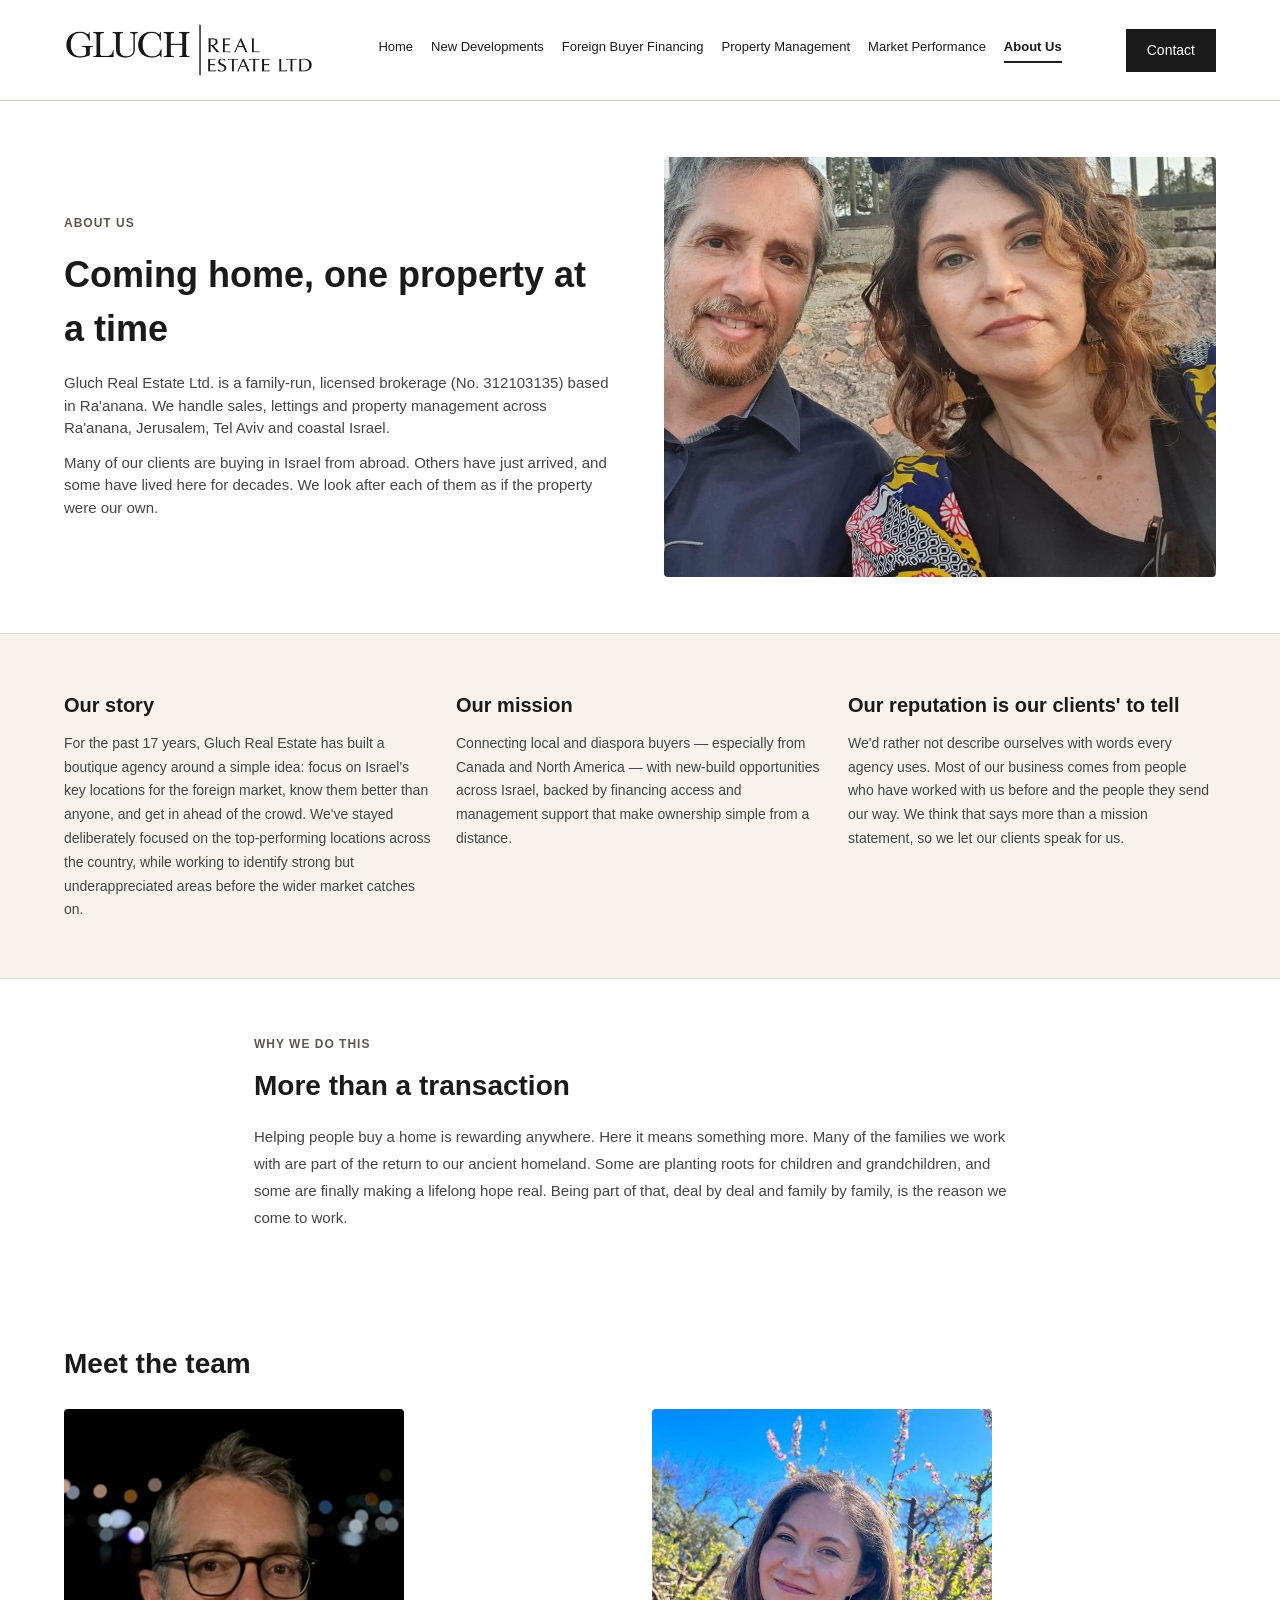
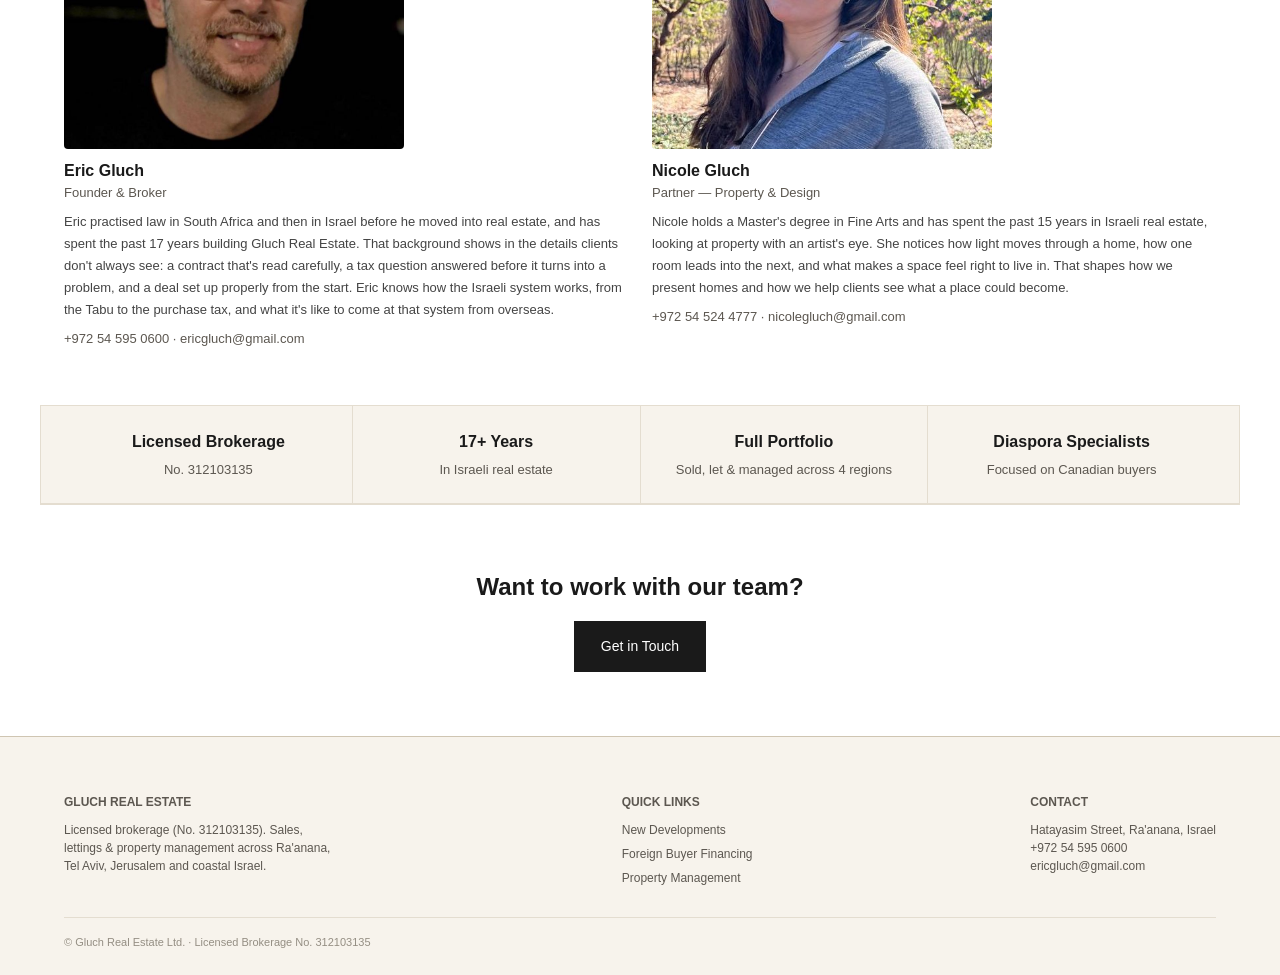
==== commit bba98e10: "Add Eric's photo to About Us team section; match photo sizes Co-Authored-By: Claude Opus 5.5 <norepl" ====
--- a/about.html
+++ b/about.html
@@ -74,14 +74,14 @@
       <h2 class="section-heading" style="margin-bottom:24px;">Meet the team</h2>
       <div class="grid grid-2">
         <div>
-          <div class="placeholder" style="min-height:220px;margin-bottom:10px;">[Photo: Eric Gluch]</div>
+          <img src="images/eric-gluch.jpg" alt="Eric Gluch" style="width:100%;max-width:340px;aspect-ratio:1/1;object-fit:cover;display:block;border-radius:4px;margin-bottom:10px;">
           <div style="font-weight:700;font-size:16px;">Eric Gluch</div>
           <div style="font-size:13px;color:var(--color-text-secondary);margin-bottom:8px;">Founder &amp; Broker</div>
           <p style="font-size:13px;color:#444;line-height:1.7;">Eric practised law in South Africa and then in Israel before he moved into real estate, and has spent the past 17 years building Gluch Real Estate. That background shows in the details clients don't always see: a contract that's read carefully, a tax question answered before it turns into a problem, and a deal set up properly from the start. Eric knows how the Israeli system works, from the Tabu to the purchase tax, and what it's like to come at that system from overseas.</p>
           <p style="font-size:13px;color:var(--color-text-secondary);margin-top:8px;">+972 54 595 0600 &middot; <a href="mailto:ericgluch@gmail.com" style="text-decoration:none;color:inherit;">ericgluch@gmail.com</a></p>
         </div>
         <div>
-          <img src="images/nicole-gluch.jpg" alt="Nicole Gluch" style="width:100%;aspect-ratio:4/3;object-fit:cover;display:block;border-radius:4px;margin-bottom:10px;">
+          <img src="images/nicole-gluch.jpg" alt="Nicole Gluch" style="width:100%;max-width:340px;aspect-ratio:1/1;object-fit:cover;display:block;border-radius:4px;margin-bottom:10px;">
           <div style="font-weight:700;font-size:16px;">Nicole Gluch</div>
           <div style="font-size:13px;color:var(--color-text-secondary);margin-bottom:8px;">Partner &mdash; Property &amp; Design</div>
           <p style="font-size:13px;color:#444;line-height:1.7;">Nicole holds a Master's degree in Fine Arts and has spent the past 15 years in Israeli real estate, looking at property with an artist's eye. She notices how light moves through a home, how one room leads into the next, and what makes a space feel right to live in. That shapes how we present homes and how we help clients see what a place could become.</p>
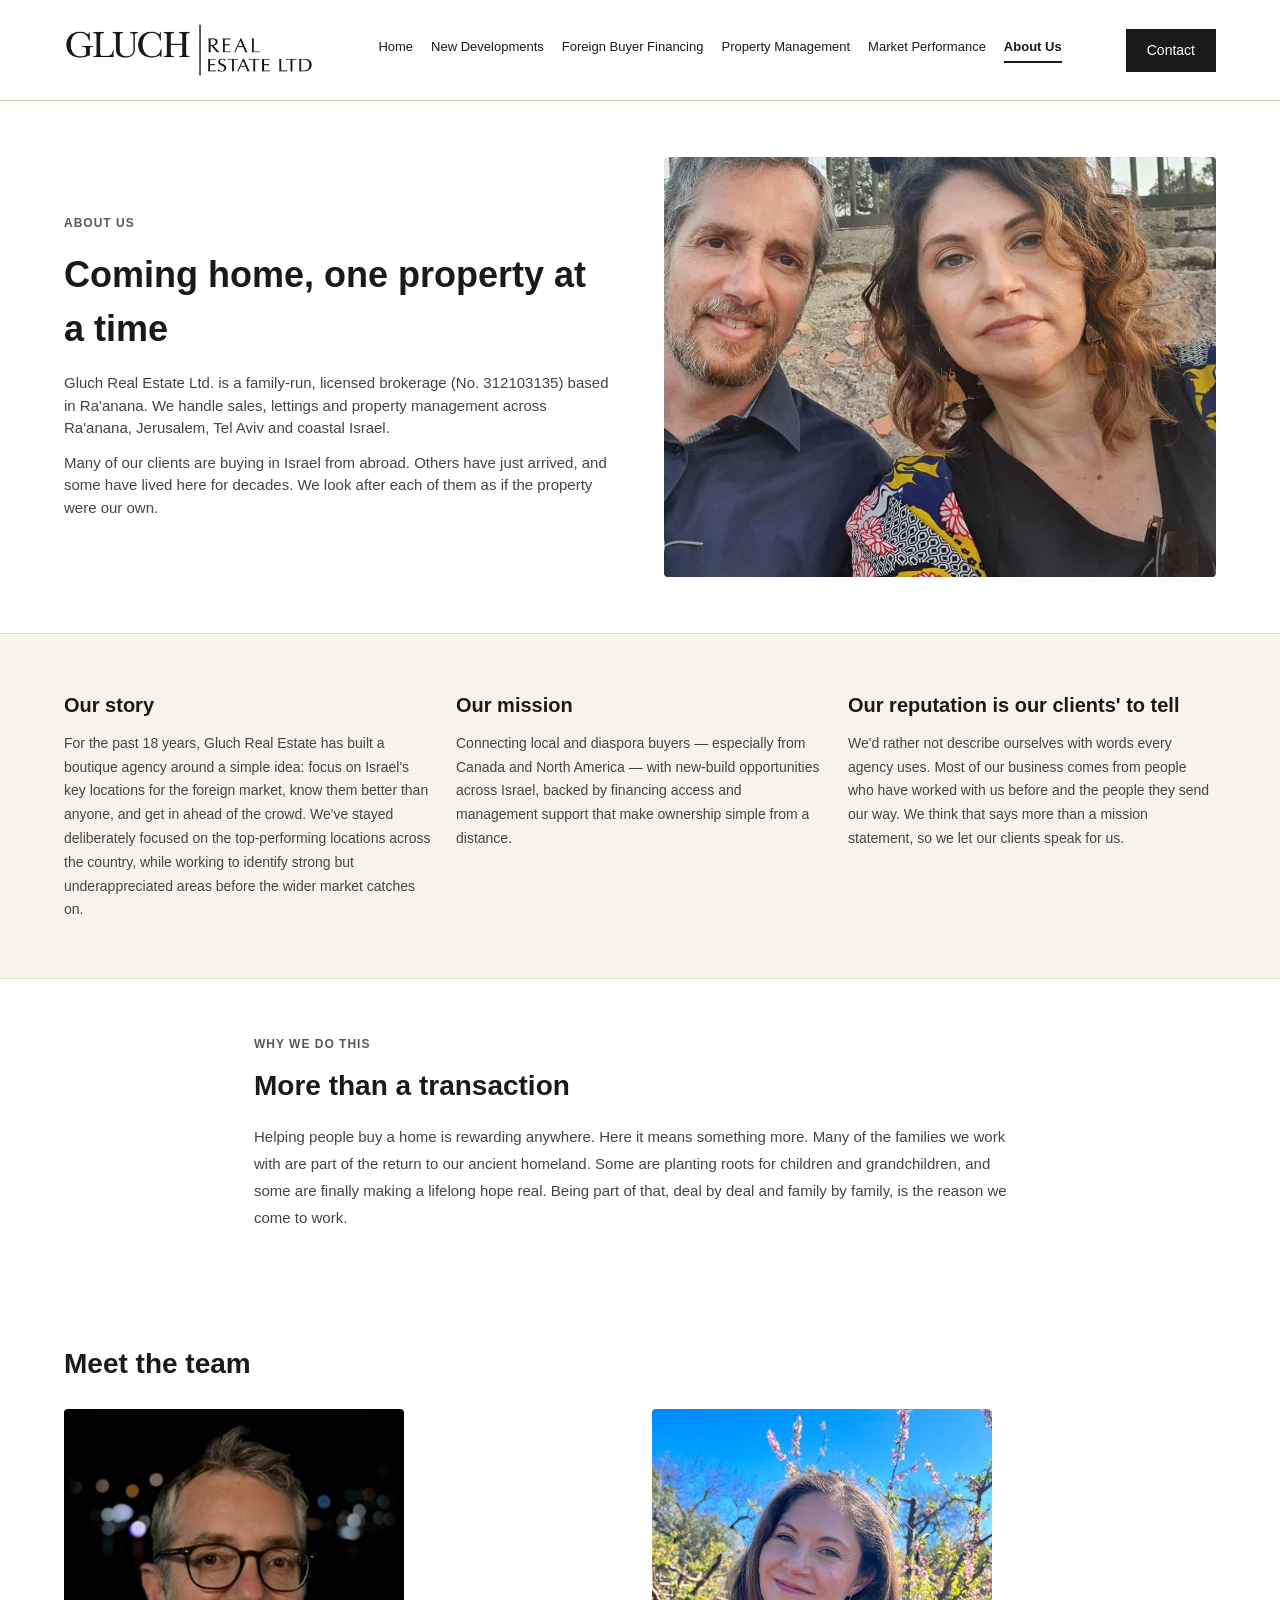
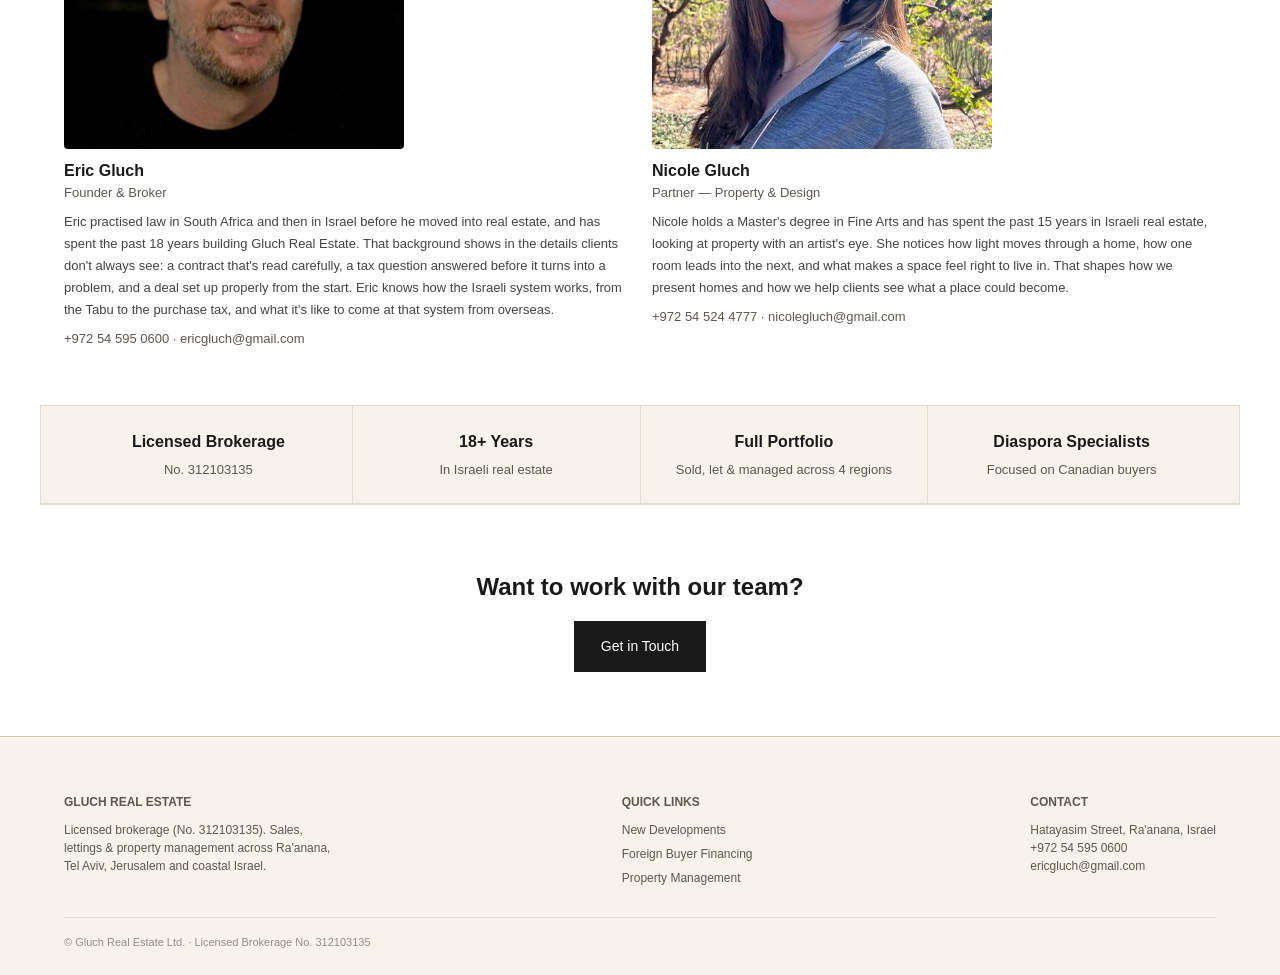
==== commit feebe7f9: "Update years in real estate from 17 to 18 Co-Authored-By: Claude Opus 5.5 <noreply@anthropic.com> Cl" ====
--- a/about.html
+++ b/about.html
@@ -46,7 +46,7 @@
     <div class="container grid grid-3">
       <div>
         <h2 style="font-size:20px;margin-bottom:12px;">Our story</h2>
-        <p style="font-size:14px;color:#444;line-height:1.7;">For the past 17 years, Gluch Real Estate has built a boutique agency around a simple idea: focus on Israel's key locations for the foreign market, know them better than anyone, and get in ahead of the crowd. We've stayed deliberately focused on the top-performing locations across the country, while working to identify strong but underappreciated areas before the wider market catches on.</p>
+        <p style="font-size:14px;color:#444;line-height:1.7;">For the past 18 years, Gluch Real Estate has built a boutique agency around a simple idea: focus on Israel's key locations for the foreign market, know them better than anyone, and get in ahead of the crowd. We've stayed deliberately focused on the top-performing locations across the country, while working to identify strong but underappreciated areas before the wider market catches on.</p>
       </div>
       <div>
         <h2 style="font-size:20px;margin-bottom:12px;">Our mission</h2>
@@ -77,7 +77,7 @@
           <img src="images/eric-gluch.jpg" alt="Eric Gluch" style="width:100%;max-width:340px;aspect-ratio:1/1;object-fit:cover;display:block;border-radius:4px;margin-bottom:10px;">
           <div style="font-weight:700;font-size:16px;">Eric Gluch</div>
           <div style="font-size:13px;color:var(--color-text-secondary);margin-bottom:8px;">Founder &amp; Broker</div>
-          <p style="font-size:13px;color:#444;line-height:1.7;">Eric practised law in South Africa and then in Israel before he moved into real estate, and has spent the past 17 years building Gluch Real Estate. That background shows in the details clients don't always see: a contract that's read carefully, a tax question answered before it turns into a problem, and a deal set up properly from the start. Eric knows how the Israeli system works, from the Tabu to the purchase tax, and what it's like to come at that system from overseas.</p>
+          <p style="font-size:13px;color:#444;line-height:1.7;">Eric practised law in South Africa and then in Israel before he moved into real estate, and has spent the past 18 years building Gluch Real Estate. That background shows in the details clients don't always see: a contract that's read carefully, a tax question answered before it turns into a problem, and a deal set up properly from the start. Eric knows how the Israeli system works, from the Tabu to the purchase tax, and what it's like to come at that system from overseas.</p>
           <p style="font-size:13px;color:var(--color-text-secondary);margin-top:8px;">+972 54 595 0600 &middot; <a href="mailto:ericgluch@gmail.com" style="text-decoration:none;color:inherit;">ericgluch@gmail.com</a></p>
         </div>
         <div>
@@ -98,7 +98,7 @@
       <div class="stat-label">No. 312103135</div>
     </div>
     <div>
-      <div class="stat-value" style="font-size:16px;">17+ Years</div>
+      <div class="stat-value" style="font-size:16px;">18+ Years</div>
       <div class="stat-label">In Israeli real estate</div>
     </div>
     <div>
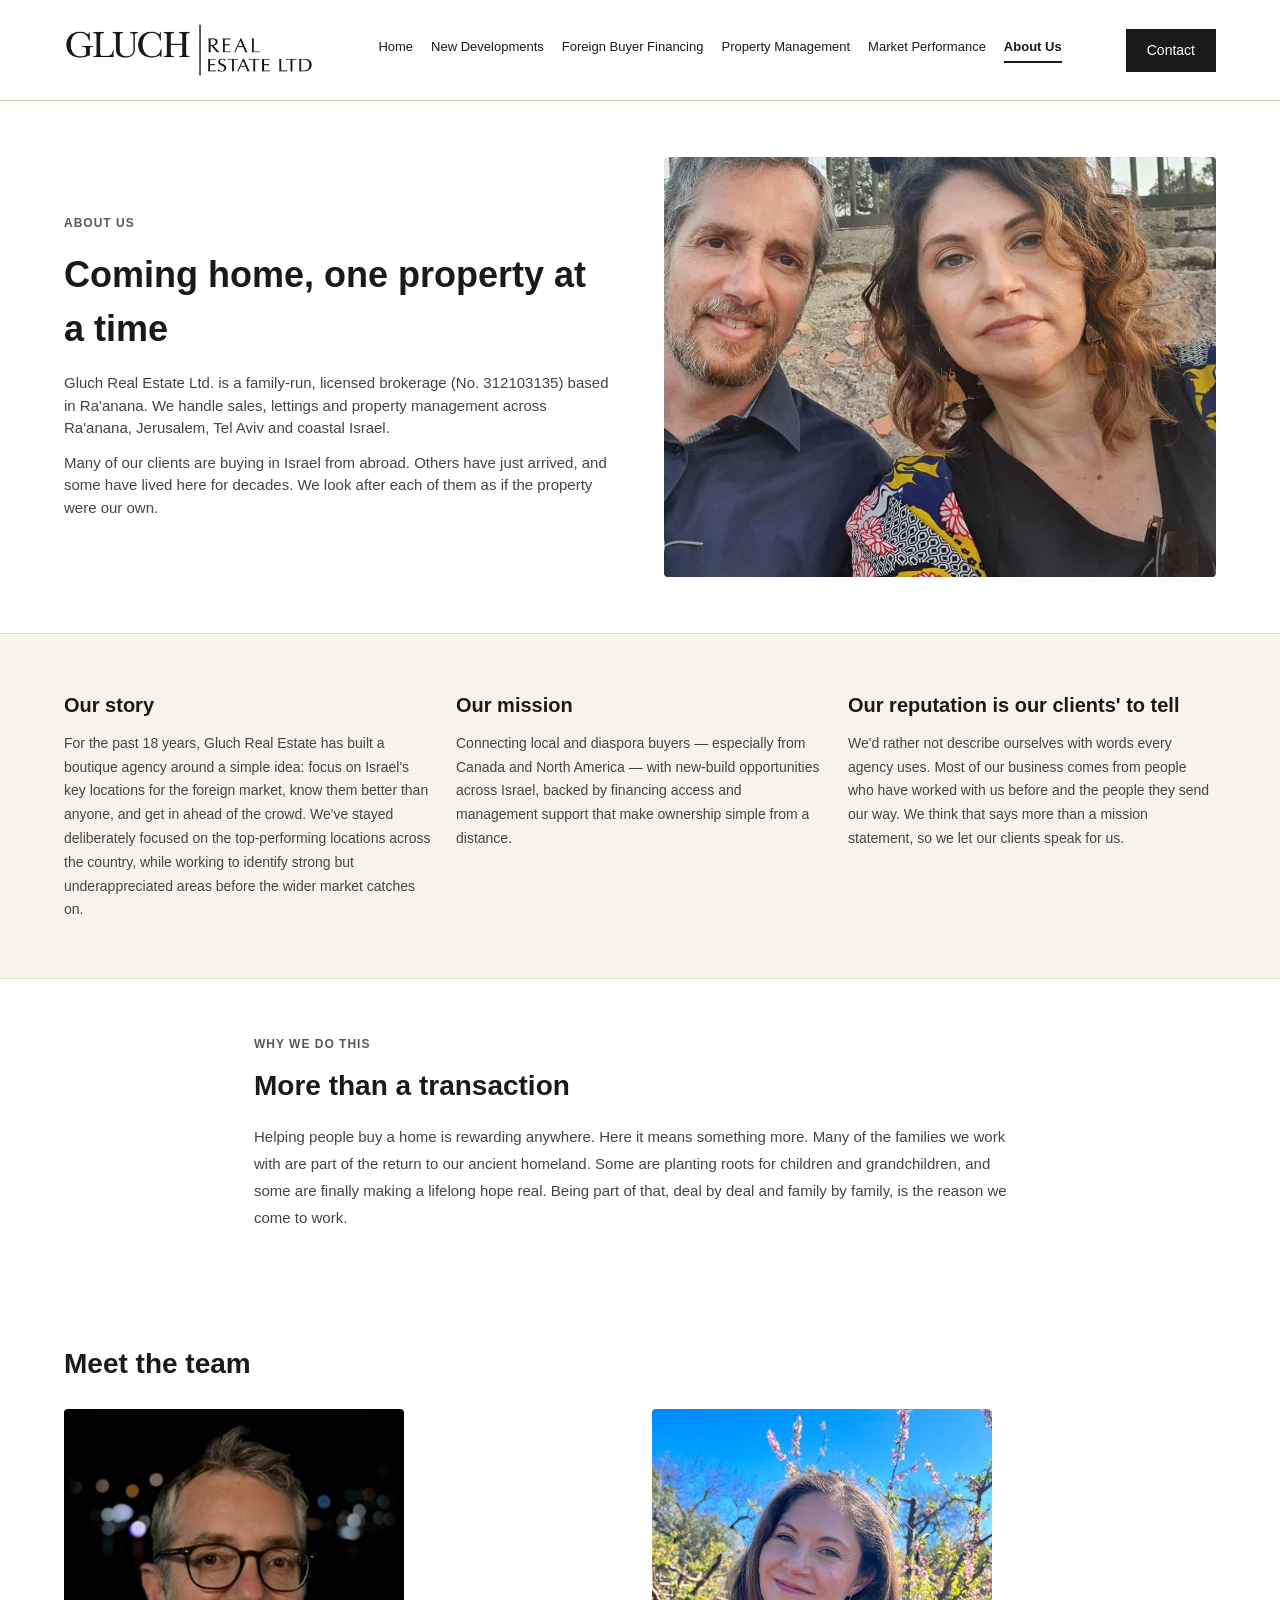
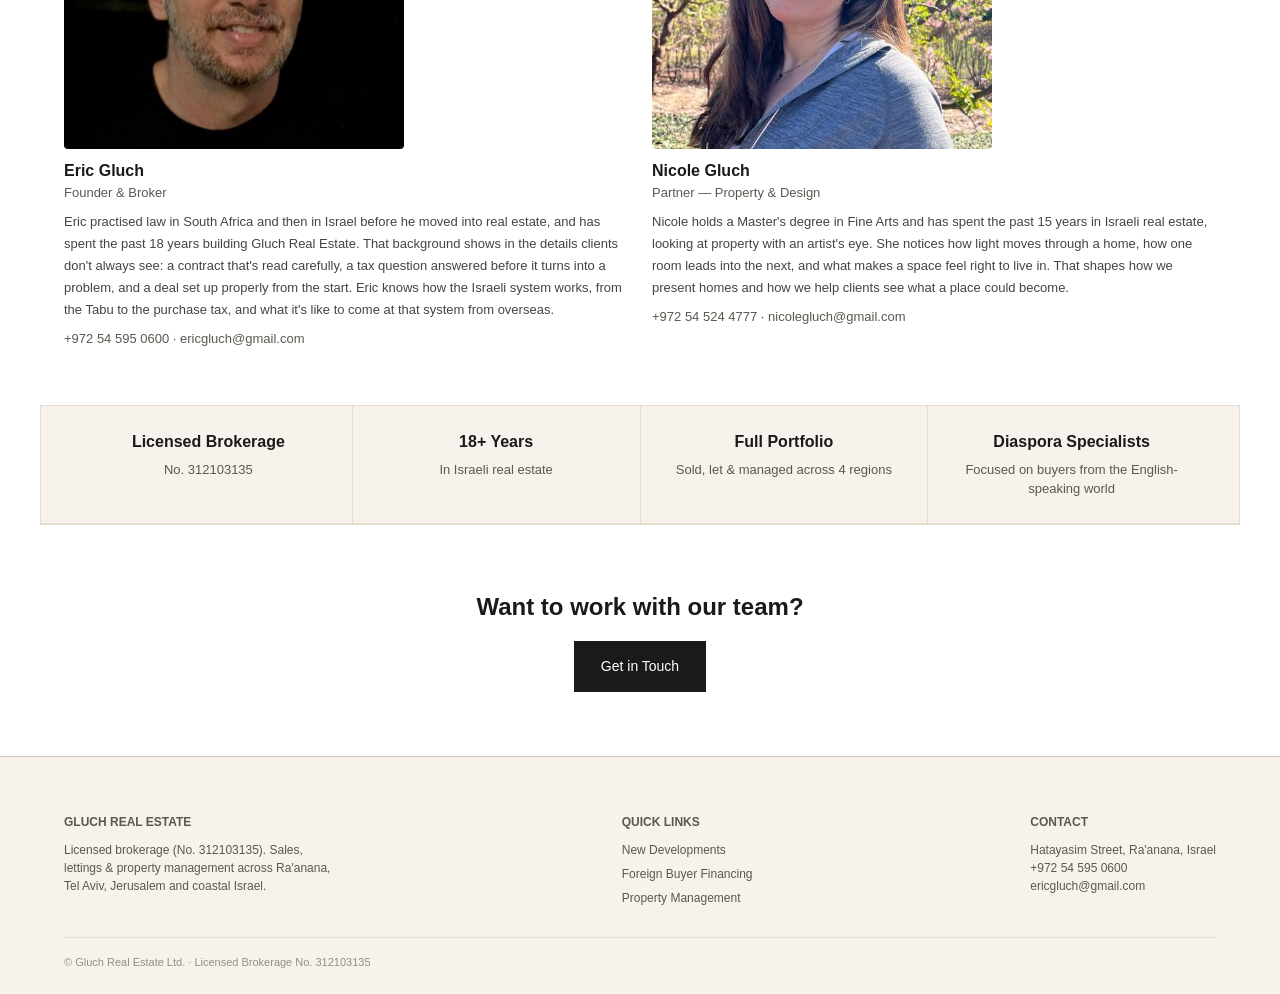
==== commit 4361af3b: "Broaden diaspora focus label to English-speaking buyers Co-Authored-By: Claude Opus 5.5 <noreply@ant" ====
--- a/about.html
+++ b/about.html
@@ -107,7 +107,7 @@
     </div>
     <div>
       <div class="stat-value" style="font-size:16px;">Diaspora Specialists</div>
-      <div class="stat-label">Focused on Canadian buyers</div>
+      <div class="stat-label">Focused on buyers from the English-speaking world</div>
     </div>
   </div>
 
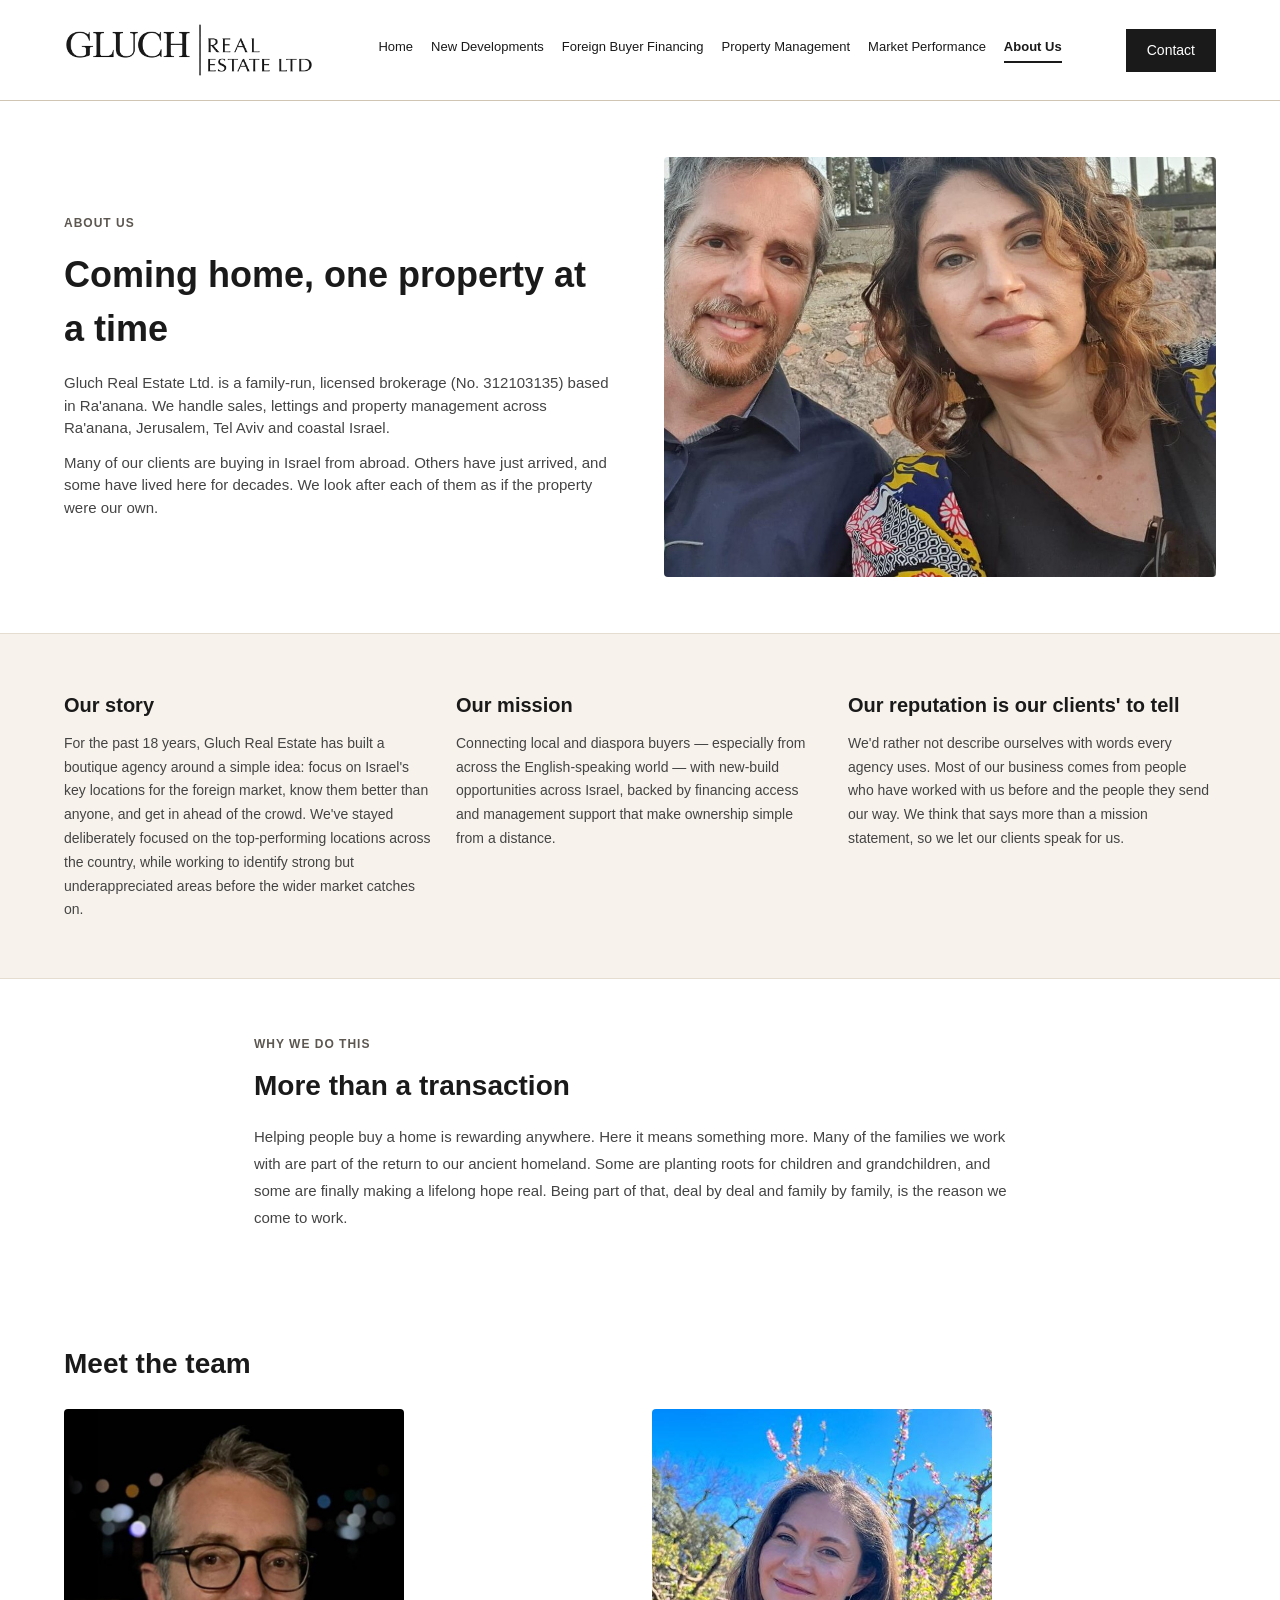
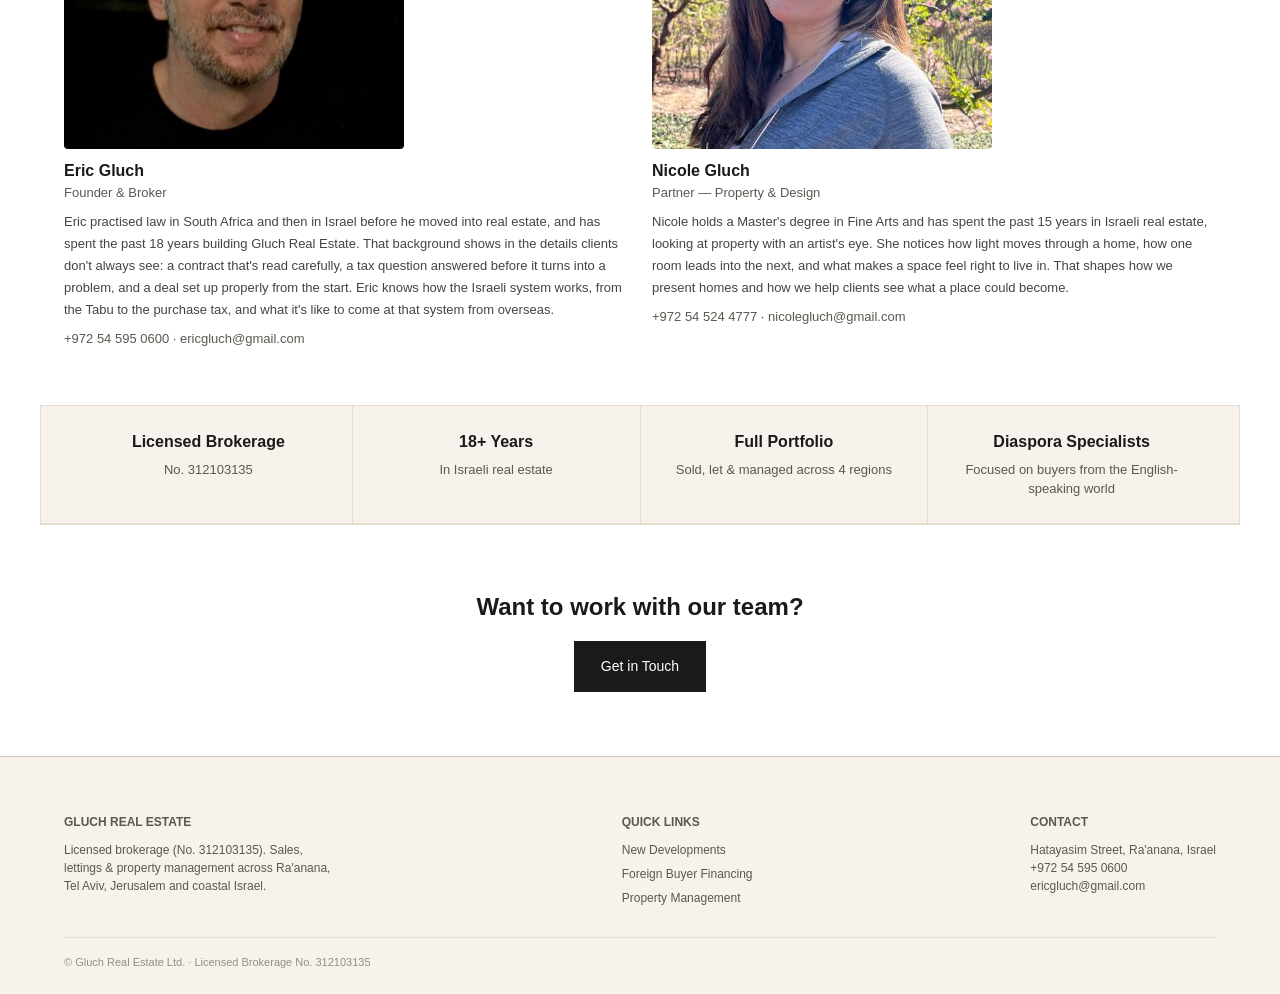
==== commit 8aec787b: "Broaden mission and contact copy to English-speaking buyers Co-Authored-By: Claude Opus 5.5 <noreply" ====
--- a/about.html
+++ b/about.html
@@ -50,7 +50,7 @@
       </div>
       <div>
         <h2 style="font-size:20px;margin-bottom:12px;">Our mission</h2>
-        <p style="font-size:14px;color:#444;line-height:1.7;">Connecting local and diaspora buyers &mdash; especially from Canada and North America &mdash; with new-build opportunities across Israel, backed by financing access and management support that make ownership simple from a distance.</p>
+        <p style="font-size:14px;color:#444;line-height:1.7;">Connecting local and diaspora buyers &mdash; especially from across the English-speaking world &mdash; with new-build opportunities across Israel, backed by financing access and management support that make ownership simple from a distance.</p>
       </div>
       <div>
         <h2 style="font-size:20px;margin-bottom:12px;">Our reputation is our clients' to tell</h2>
